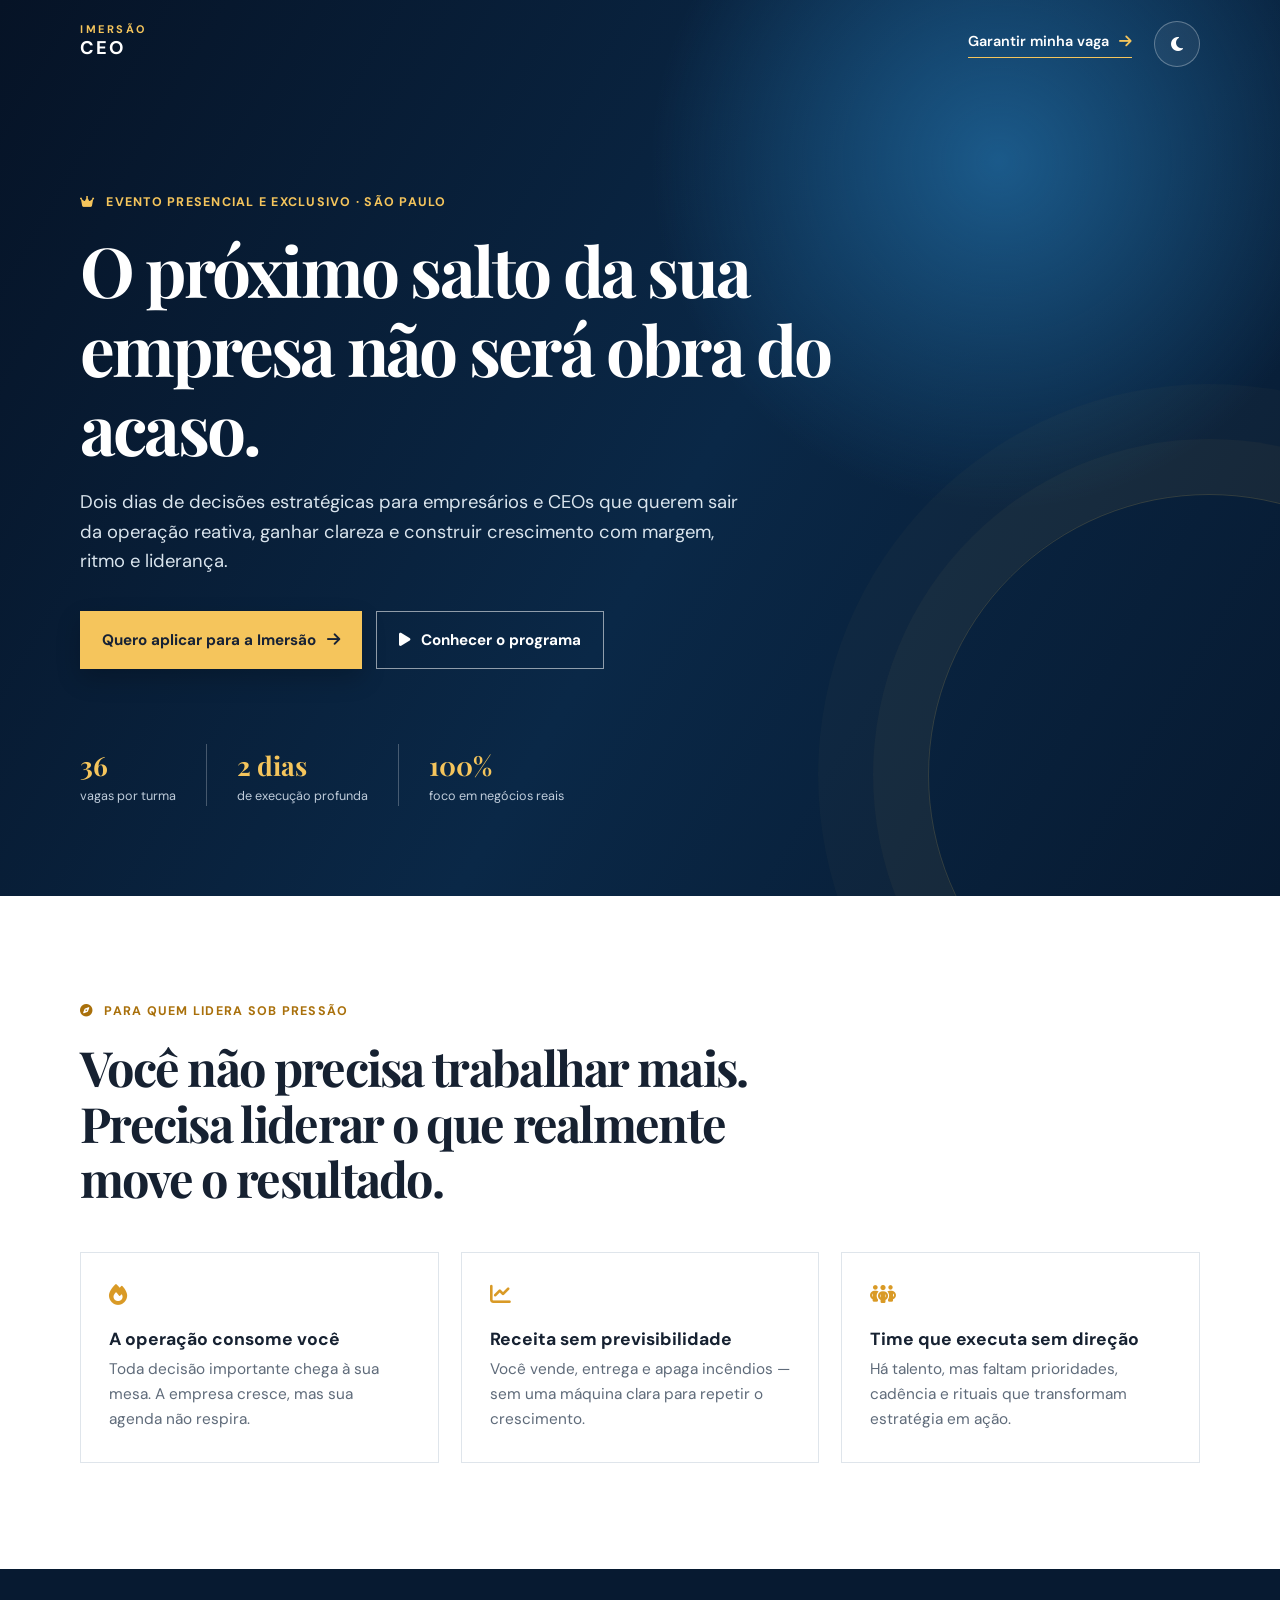
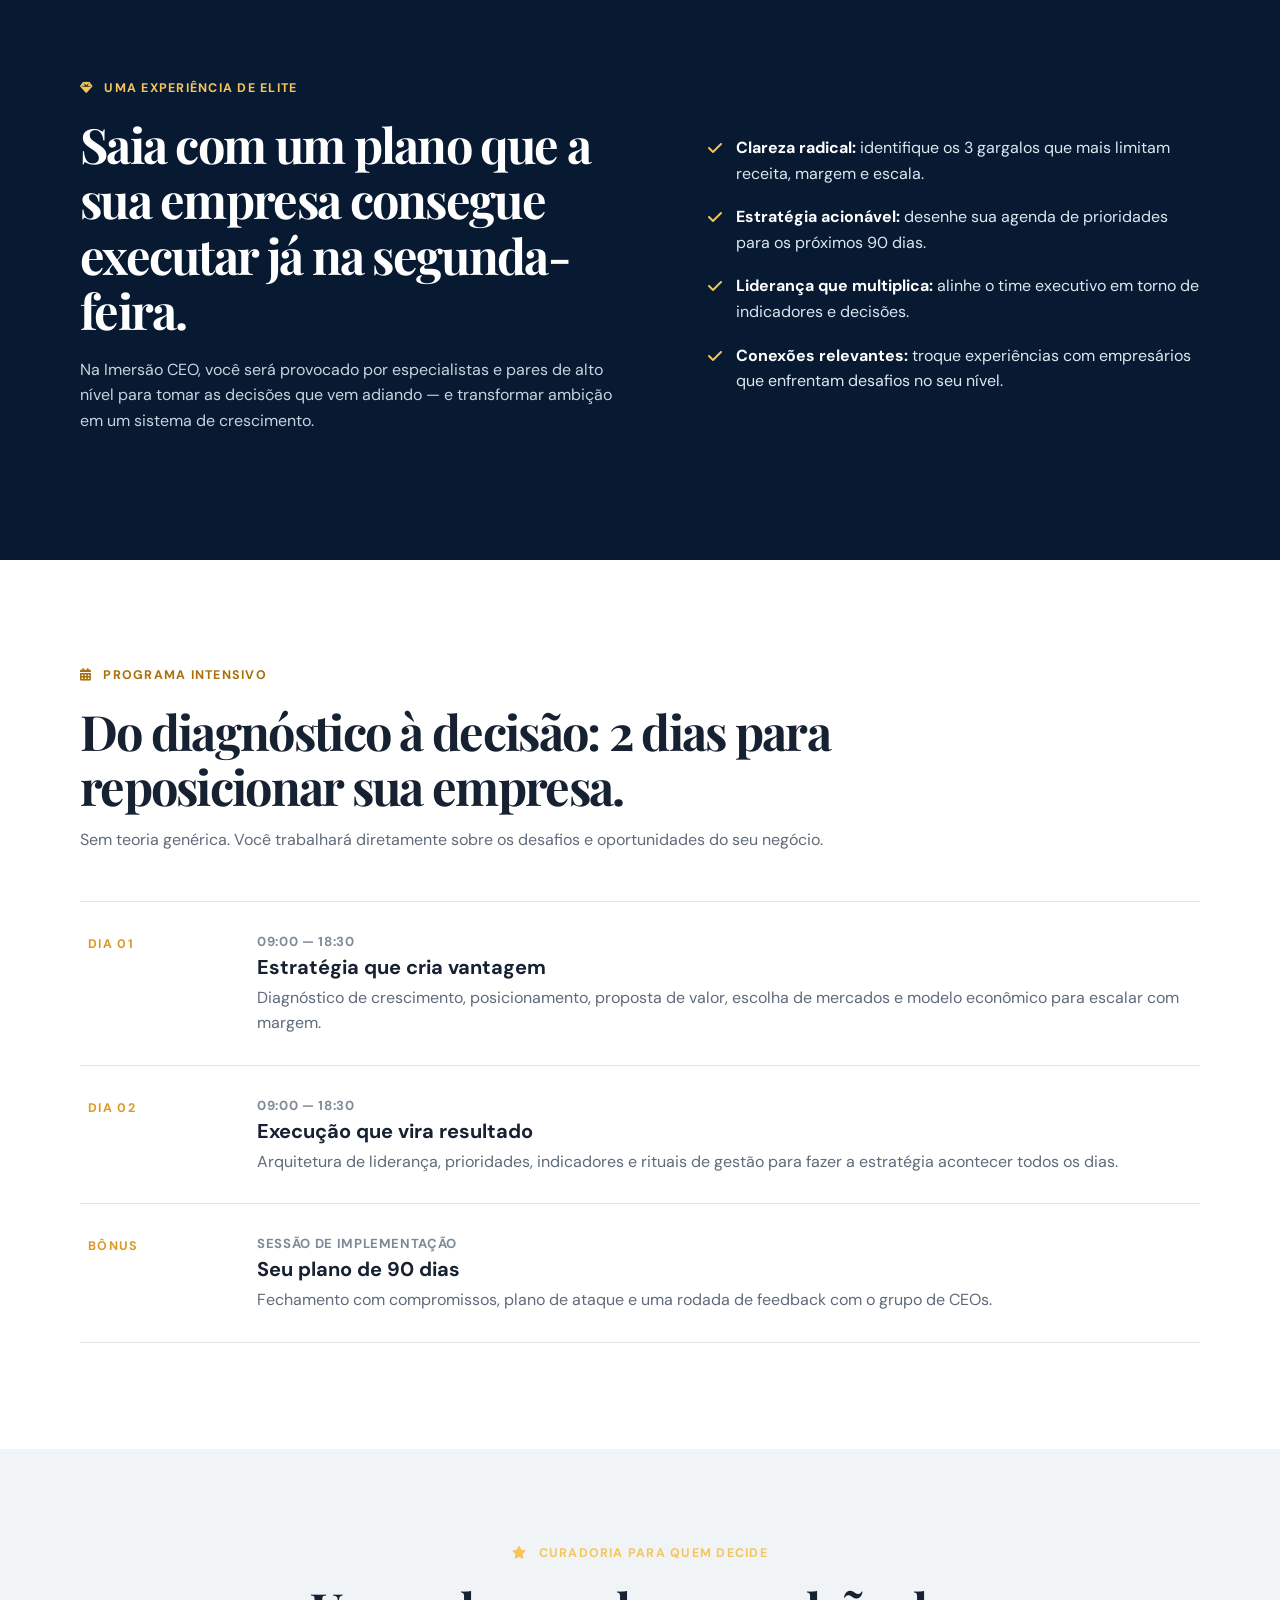
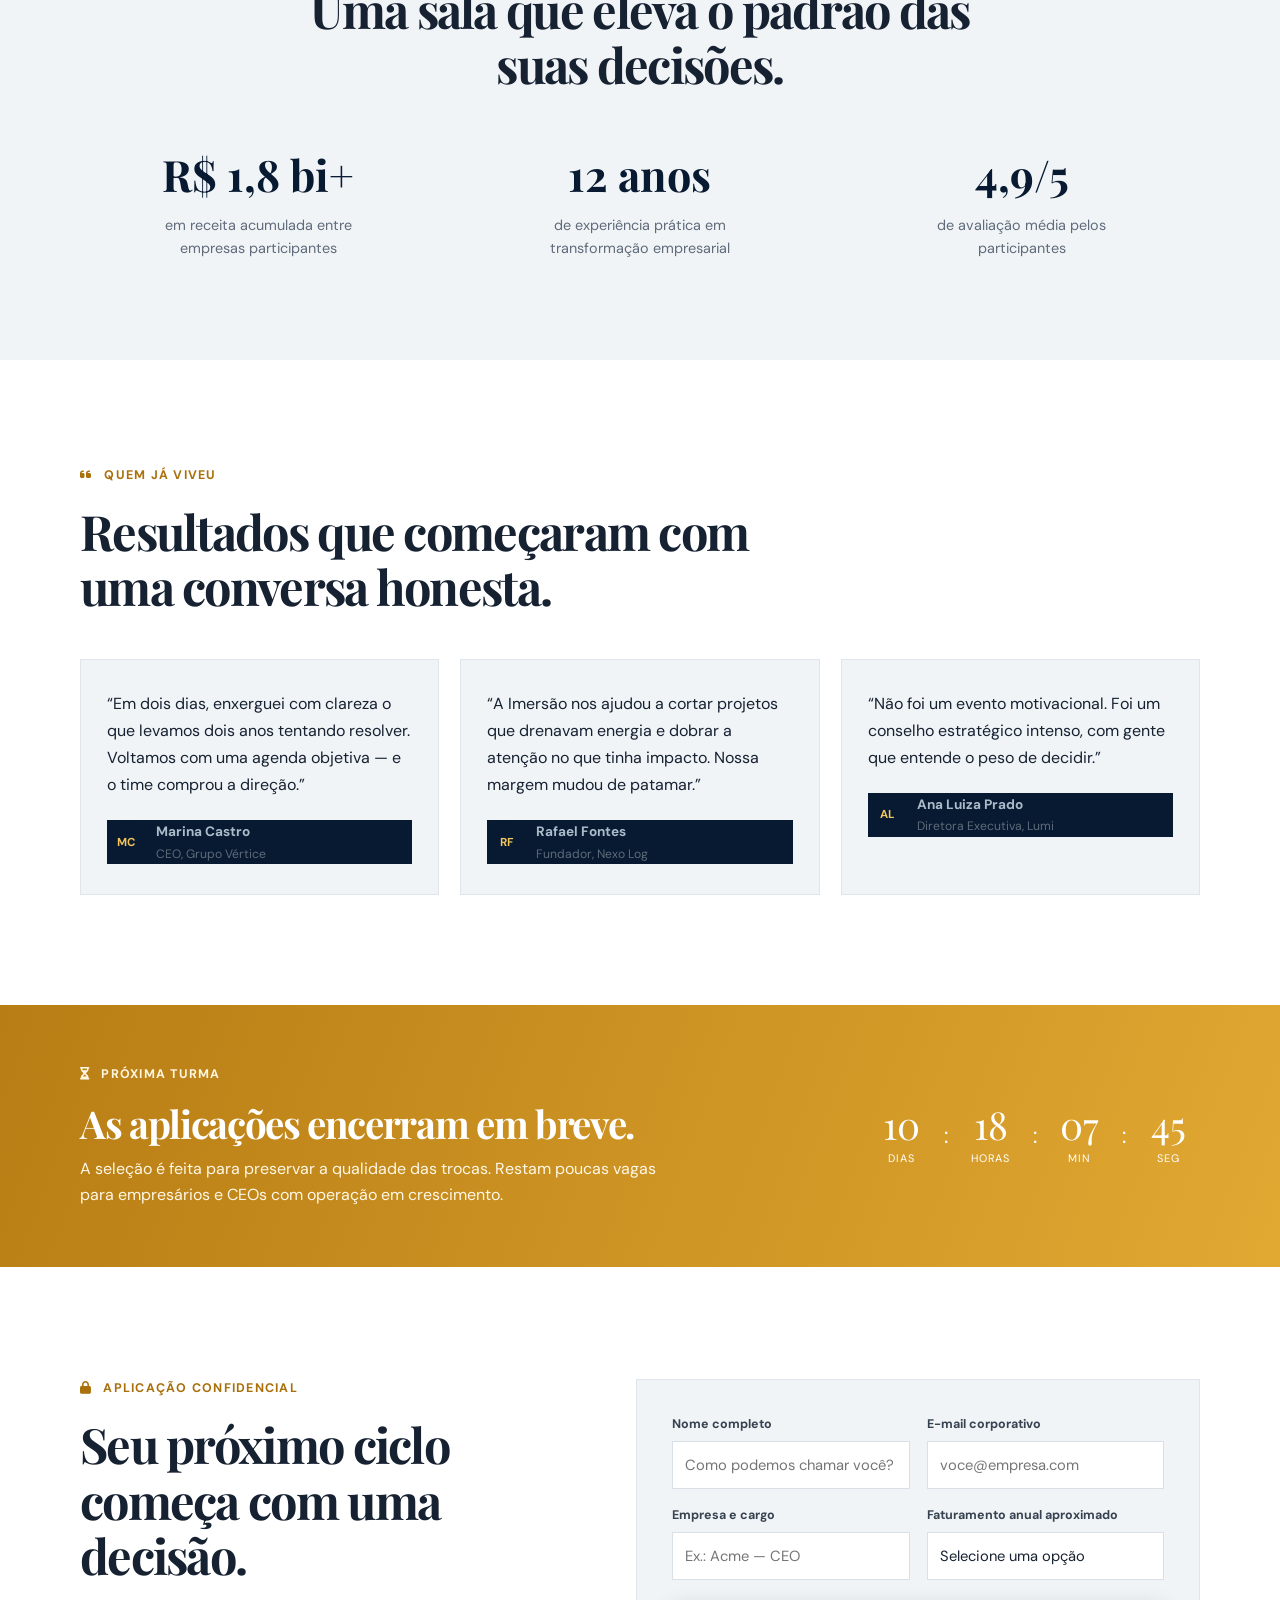
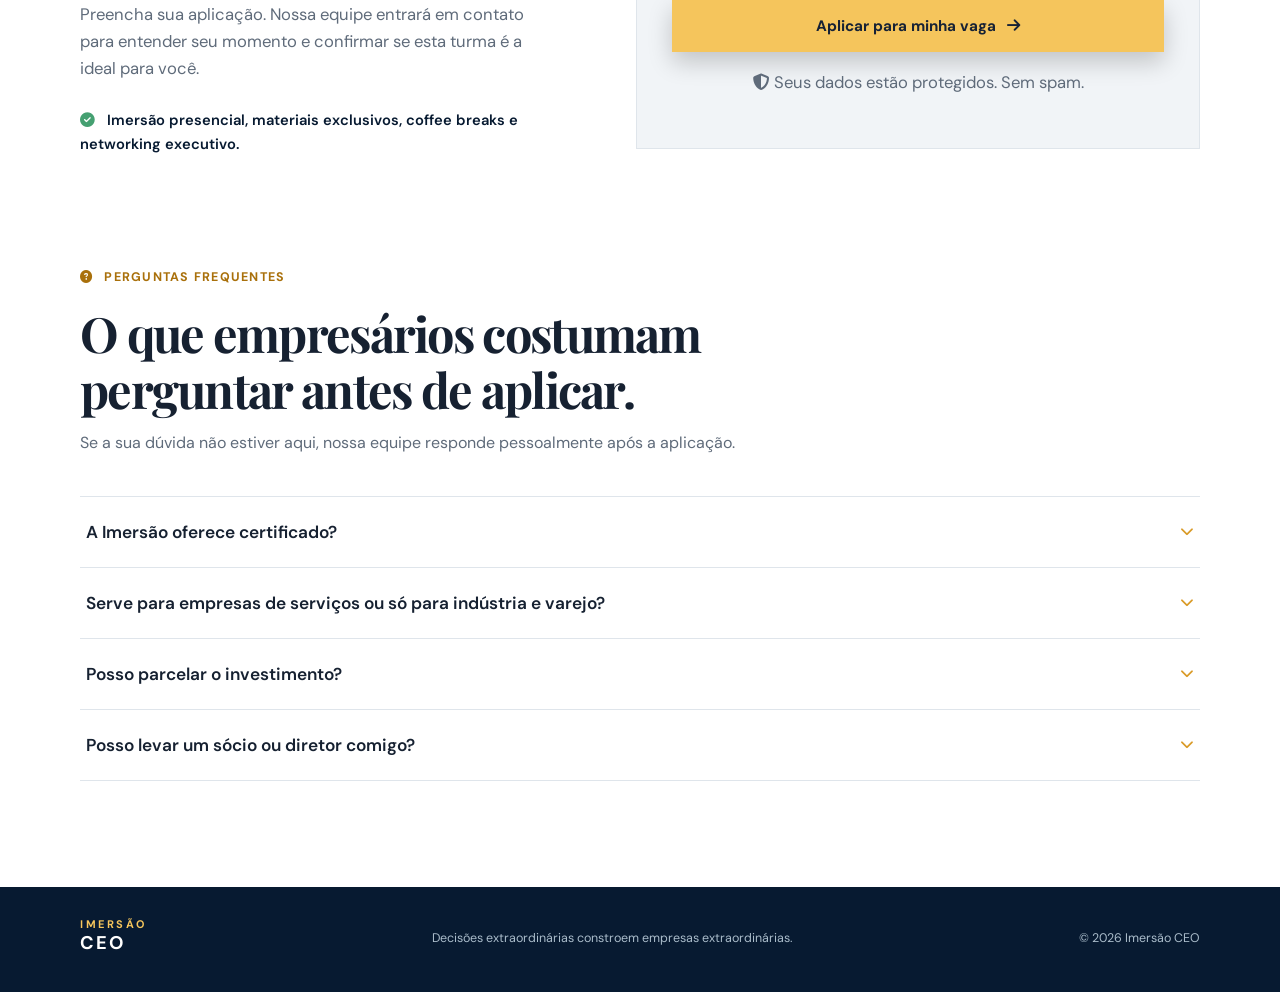
==== index.html @ b32c64b9 "Initial commit Co-Authored-By: G4 OS <g4os@g4business.com>" ====
<!DOCTYPE html>
<html lang="pt-BR">
<head>
  <meta charset="UTF-8">
  <meta name="viewport" content="width=device-width, initial-scale=1.0">
  <meta name="description" content="Imersão exclusiva para empresários e CEOs que querem destravar crescimento rentável e liderar com clareza.">
  <title>Imersão CEO | Estratégia, Crescimento e Execução</title>
  <link rel="preconnect" href="https://fonts.googleapis.com">
  <link rel="preconnect" href="https://fonts.gstatic.com" crossorigin>
  <link href="https://fonts.googleapis.com/css2?family=DM+Sans:wght@400;500;600;700&family=Playfair+Display:wght@600;700&display=swap" rel="stylesheet">
  <link rel="stylesheet" href="https://cdnjs.cloudflare.com/ajax/libs/font-awesome/6.5.2/css/all.min.css">
  <link rel="stylesheet" href="https://unpkg.com/aos@2.3.4/dist/aos.css">
  <link rel="stylesheet" href="css/style.css">
  <script>
    // Aplica o tema salvo antes da primeira pintura para evitar "flash" de tema.
    (function () {
      try {
        var saved = localStorage.getItem('imersao-theme');
        if (saved === 'dark' || saved === 'light') document.documentElement.setAttribute('data-theme', saved);
      } catch (e) {}
    })();
  </script>
</head>
<body>
  <header class="hero" id="inicio">
    <nav class="navbar container" aria-label="Navegação principal">
      <a class="brand" href="#inicio"><span>IMERSÃO</span> CEO</a>
      <div class="nav-right">
        <a class="nav-cta" href="#inscricao">Garantir minha vaga <i class="fa-solid fa-arrow-right"></i></a>
        <button class="theme-toggle" id="themeToggle" type="button" aria-label="Alternar tema claro e escuro" aria-pressed="false" title="Alternar tema">
          <i class="fa-solid fa-moon icon-moon"></i><i class="fa-solid fa-sun icon-sun"></i>
        </button>
      </div>
    </nav>

    <div class="hero-content container">
      <p class="eyebrow"><i class="fa-solid fa-crown"></i> Evento presencial e exclusivo · São Paulo</p>
      <h1>O próximo salto da sua empresa não será obra do acaso.</h1>
      <p class="hero-lead">Dois dias de decisões estratégicas para empresários e CEOs que querem sair da operação reativa, ganhar clareza e construir crescimento com margem, ritmo e liderança.</p>
      <div class="hero-actions">
        <a class="button button-primary" href="#inscricao">Quero aplicar para a Imersão <i class="fa-solid fa-arrow-right"></i></a>
        <a class="button button-ghost" href="#programa"><i class="fa-solid fa-play"></i> Conhecer o programa</a>
      </div>
      <div class="hero-proof" aria-label="Destaques do evento">
        <div><strong>36</strong><span>vagas por turma</span></div>
        <div><strong>2 dias</strong><span>de execução profunda</span></div>
        <div><strong>100%</strong><span>foco em negócios reais</span></div>
      </div>
    </div>
  </header>

  <main>
    <section class="tension section container">
      <div class="section-intro">
        <p class="eyebrow dark"><i class="fa-solid fa-compass"></i> Para quem lidera sob pressão</p>
        <h2>Você não precisa trabalhar mais. Precisa liderar o que realmente move o resultado.</h2>
      </div>
      <div class="pain-grid">
        <article class="pain-card" data-aos="fade-up"><i class="fa-solid fa-fire"></i><h3>A operação consome você</h3><p>Toda decisão importante chega à sua mesa. A empresa cresce, mas sua agenda não respira.</p></article>
        <article class="pain-card" data-aos="fade-up" data-aos-delay="120"><i class="fa-solid fa-chart-line"></i><h3>Receita sem previsibilidade</h3><p>Você vende, entrega e apaga incêndios — sem uma máquina clara para repetir o crescimento.</p></article>
        <article class="pain-card" data-aos="fade-up" data-aos-delay="240"><i class="fa-solid fa-people-group"></i><h3>Time que executa sem direção</h3><p>Há talento, mas faltam prioridades, cadência e rituais que transformam estratégia em ação.</p></article>
      </div>
    </section>

    <section class="outcome">
      <div class="container outcome-layout">
        <div data-aos="fade-right">
          <p class="eyebrow"><i class="fa-solid fa-gem"></i> Uma experiência de elite</p>
          <h2>Saia com um plano que a sua empresa consegue executar já na segunda-feira.</h2>
          <p>Na Imersão CEO, você será provocado por especialistas e pares de alto nível para tomar as decisões que vem adiando — e transformar ambição em um sistema de crescimento.</p>
        </div>
        <ul class="benefit-list" data-aos="fade-left" data-aos-delay="150">
          <li><i class="fa-solid fa-check"></i><span><strong>Clareza radical:</strong> identifique os 3 gargalos que mais limitam receita, margem e escala.</span></li>
          <li><i class="fa-solid fa-check"></i><span><strong>Estratégia acionável:</strong> desenhe sua agenda de prioridades para os próximos 90 dias.</span></li>
          <li><i class="fa-solid fa-check"></i><span><strong>Liderança que multiplica:</strong> alinhe o time executivo em torno de indicadores e decisões.</span></li>
          <li><i class="fa-solid fa-check"></i><span><strong>Conexões relevantes:</strong> troque experiências com empresários que enfrentam desafios no seu nível.</span></li>
        </ul>
      </div>
    </section>

    <section class="section container" id="programa">
      <div class="section-heading">
        <p class="eyebrow dark"><i class="fa-solid fa-calendar-days"></i> Programa intensivo</p>
        <h2>Do diagnóstico à decisão: 2 dias para reposicionar sua empresa.</h2>
        <p>Sem teoria genérica. Você trabalhará diretamente sobre os desafios e oportunidades do seu negócio.</p>
      </div>
      <div class="timeline">
        <article class="timeline-item" data-aos="fade-up"><div class="day">Dia 01</div><div><p class="time">09:00 — 18:30</p><h3>Estratégia que cria vantagem</h3><p>Diagnóstico de crescimento, posicionamento, proposta de valor, escolha de mercados e modelo econômico para escalar com margem.</p></div></article>
        <article class="timeline-item" data-aos="fade-up" data-aos-delay="100"><div class="day">Dia 02</div><div><p class="time">09:00 — 18:30</p><h3>Execução que vira resultado</h3><p>Arquitetura de liderança, prioridades, indicadores e rituais de gestão para fazer a estratégia acontecer todos os dias.</p></div></article>
        <article class="timeline-item" data-aos="fade-up" data-aos-delay="200"><div class="day">Bônus</div><div><p class="time">Sessão de implementação</p><h3>Seu plano de 90 dias</h3><p>Fechamento com compromissos, plano de ataque e uma rodada de feedback com o grupo de CEOs.</p></div></article>
      </div>
    </section>

    <section class="authority">
      <div class="container">
        <p class="eyebrow"><i class="fa-solid fa-star"></i> Curadoria para quem decide</p>
        <h2>Uma sala que eleva o padrão das suas decisões.</h2>
        <div class="authority-grid">
          <div data-aos="zoom-in"><strong>R$ 1,8 bi+</strong><span>em receita acumulada entre empresas participantes</span></div>
          <div data-aos="zoom-in" data-aos-delay="120"><strong>12 anos</strong><span>de experiência prática em transformação empresarial</span></div>
          <div data-aos="zoom-in" data-aos-delay="240"><strong>4,9/5</strong><span>de avaliação média pelos participantes</span></div>
        </div>
      </div>
    </section>

    <section class="section container testimonials">
      <div class="section-heading"><p class="eyebrow dark"><i class="fa-solid fa-quote-left"></i> Quem já viveu</p><h2>Resultados que começaram com uma conversa honesta.</h2></div>
      <div class="testimonial-grid">
        <blockquote data-aos="fade-up">“Em dois dias, enxerguei com clareza o que levamos dois anos tentando resolver. Voltamos com uma agenda objetiva — e o time comprou a direção.”<footer><span class="avatar">MC</span><div><strong>Marina Castro</strong><small>CEO, Grupo Vértice</small></div></footer></blockquote>
        <blockquote data-aos="fade-up" data-aos-delay="120">“A Imersão nos ajudou a cortar projetos que drenavam energia e dobrar a atenção no que tinha impacto. Nossa margem mudou de patamar.”<footer><span class="avatar">RF</span><div><strong>Rafael Fontes</strong><small>Fundador, Nexo Log</small></div></footer></blockquote>
        <blockquote data-aos="fade-up" data-aos-delay="240">“Não foi um evento motivacional. Foi um conselho estratégico intenso, com gente que entende o peso de decidir.”<footer><span class="avatar">AL</span><div><strong>Ana Luiza Prado</strong><small>Diretora Executiva, Lumi</small></div></footer></blockquote>
      </div>
    </section>

    <section class="urgency">
      <div class="container urgency-layout">
        <div><p class="eyebrow"><i class="fa-solid fa-hourglass-half"></i> Próxima turma</p><h2>As aplicações encerram em breve.</h2><p>A seleção é feita para preservar a qualidade das trocas. Restam poucas vagas para empresários e CEOs com operação em crescimento.</p></div>
        <div class="countdown" aria-label="Contador regressivo"><div><span id="days">00</span><small>dias</small></div><b>:</b><div><span id="hours">00</span><small>horas</small></div><b>:</b><div><span id="minutes">00</span><small>min</small></div><b>:</b><div><span id="seconds">00</span><small>seg</small></div></div>
      </div>
    </section>

    <section class="application" id="inscricao">
      <div class="container application-grid">
        <div data-aos="fade-right">
          <p class="eyebrow dark"><i class="fa-solid fa-lock"></i> Aplicação confidencial</p>
          <h2>Seu próximo ciclo começa com uma decisão.</h2>
          <p>Preencha sua aplicação. Nossa equipe entrará em contato para entender seu momento e confirmar se esta turma é a ideal para você.</p>
          <div class="included"><i class="fa-solid fa-circle-check"></i> Imersão presencial, materiais exclusivos, coffee breaks e networking executivo.</div>
        </div>
        <form id="applicationForm" novalidate data-aos="fade-left" data-aos-delay="120">
          <label for="name">Nome completo<input id="name" name="name" type="text" placeholder="Como podemos chamar você?" required></label>
          <label for="email">E-mail corporativo<input id="email" name="email" type="email" placeholder="voce@empresa.com" required></label>
          <label for="company">Empresa e cargo<input id="company" name="company" type="text" placeholder="Ex.: Acme — CEO" required></label>
          <label for="revenue">Faturamento anual aproximado<select id="revenue" name="revenue" required><option value="">Selecione uma opção</option><option>Até R$ 5 milhões</option><option>De R$ 5 a R$ 20 milhões</option><option>De R$ 20 a R$ 100 milhões</option><option>Acima de R$ 100 milhões</option></select></label>
          <button class="button button-primary form-button" type="submit">Aplicar para minha vaga <i class="fa-solid fa-arrow-right"></i></button>
          <p class="form-note"><i class="fa-solid fa-shield-halved"></i> Seus dados estão protegidos. Sem spam.</p>
          <p class="form-message" id="formMessage" role="status" aria-live="polite"></p>
        </form>
      </div>
    </section>

    <section class="section container faq" id="faq">
      <div class="section-heading" data-aos="fade-up">
        <p class="eyebrow dark"><i class="fa-solid fa-circle-question"></i> Perguntas frequentes</p>
        <h2>O que empresários costumam perguntar antes de aplicar.</h2>
        <p>Se a sua dúvida não estiver aqui, nossa equipe responde pessoalmente após a aplicação.</p>
      </div>
      <div class="accordion" data-aos="fade-up" data-aos-delay="100">
        <article class="accordion-item">
          <h3><button class="accordion-trigger" type="button" aria-expanded="false" aria-controls="faq-1" id="faq-1-trigger">A Imersão oferece certificado?<i class="fa-solid fa-chevron-down"></i></button></h3>
          <div class="accordion-panel" id="faq-1" role="region" aria-labelledby="faq-1-trigger"><div class="accordion-content"><p>Sim. Ao concluir os dois dias, você recebe um certificado digital de participação. Mais importante do que o documento, porém, é o plano de 90 dias que você leva pronto para executar com o seu time.</p></div></div>
        </article>
        <article class="accordion-item">
          <h3><button class="accordion-trigger" type="button" aria-expanded="false" aria-controls="faq-2" id="faq-2-trigger">Serve para empresas de serviços ou só para indústria e varejo?<i class="fa-solid fa-chevron-down"></i></button></h3>
          <div class="accordion-panel" id="faq-2" role="region" aria-labelledby="faq-2-trigger"><div class="accordion-content"><p>Serve para qualquer modelo de negócio. A metodologia trabalha estratégia, liderança e execução, não um setor específico. Turmas anteriores reuniram empresas de serviços, tecnologia, saúde, logística, indústria e varejo, e a diversidade enriquece as trocas.</p></div></div>
        </article>
        <article class="accordion-item">
          <h3><button class="accordion-trigger" type="button" aria-expanded="false" aria-controls="faq-3" id="faq-3-trigger">Posso parcelar o investimento?<i class="fa-solid fa-chevron-down"></i></button></h3>
          <div class="accordion-panel" id="faq-3" role="region" aria-labelledby="faq-3-trigger"><div class="accordion-content"><p>Sim. Aceitamos parcelamento em até 12 vezes no cartão de crédito, além de boleto e PIX para pagamento à vista com condição especial. Emitimos nota fiscal para a sua empresa, o que permite lançar o investimento como despesa de desenvolvimento.</p></div></div>
        </article>
        <article class="accordion-item">
          <h3><button class="accordion-trigger" type="button" aria-expanded="false" aria-controls="faq-4" id="faq-4-trigger">Posso levar um sócio ou diretor comigo?<i class="fa-solid fa-chevron-down"></i></button></h3>
          <div class="accordion-panel" id="faq-4" role="region" aria-labelledby="faq-4-trigger"><div class="accordion-content"><p>Pode, e recomendamos. Quando o sócio ou o principal executivo participa junto, as decisões tomadas na Imersão ganham velocidade de implementação. Há condição diferenciada para a segunda inscrição da mesma empresa; informe isso na sua aplicação.</p></div></div>
        </article>
      </div>
    </section>
  </main>

  <div class="modal" id="successModal" role="dialog" aria-modal="true" aria-labelledby="modalTitle" aria-hidden="true">
    <div class="modal-backdrop" data-close-modal></div>
    <div class="modal-card">
      <button class="modal-close" type="button" aria-label="Fechar" data-close-modal><i class="fa-solid fa-xmark"></i></button>
      <div class="modal-icon"><i class="fa-solid fa-check"></i></div>
      <h3 id="modalTitle">Inscrição realizada com sucesso!</h3>
      <p id="modalText">Nossa equipe entrará em contato em breve.</p>
      <p class="modal-meta" id="modalMeta"></p>
      <button class="button button-primary" type="button" data-close-modal>Entendido</button>
    </div>
  </div>

  <footer><div class="container footer-content"><a class="brand" href="#inicio"><span>IMERSÃO</span> CEO</a><p>Decisões extraordinárias constroem empresas extraordinárias.</p><span>© 2026 Imersão CEO</span></div></footer>
  <script src="https://unpkg.com/aos@2.3.4/dist/aos.js"></script>
  <script src="js/script.js"></script>
</body>
</html>
---- css/style.css ----
:root{--navy:#071a31;--navy-2:#0d2d50;--ink:#162131;--slate:#5f6b7a;--amber:#d99a26;--gold:#f5c55c;--paper:#f7f8fa;--white:#fff;--line:#dfe5eb;--bg:#fff;--surface:#fff;--surface-alt:#f1f4f7;--text:#162131;--muted:#5f6b7a;--label:#374250;--border:#dfe5eb;--input-bg:#fff;--input-border:#d9e0e7;--eyebrow-dark:#a9700b;--stat:#071a31;--note:#7a8794;--dark-section:#071a31;--shadow:0 20px 50px rgba(7,26,49,.08);--serif:'Playfair Display',Georgia,serif;--sans:'DM Sans',Arial,sans-serif}*{box-sizing:border-box}html{scroll-behavior:smooth}body{margin:0;color:var(--text);font-family:var(--sans);line-height:1.6;background:var(--bg);transition:background-color .35s ease,color .35s ease}.container{width:min(1120px,calc(100% - 40px));margin:auto}.hero{position:relative;overflow:hidden;min-height:750px;color:#fff;background:radial-gradient(circle at 78% 18%,#1b5a8a 0,transparent 28%),linear-gradient(120deg,#061326 0%,#0a2847 54%,#071a31 100%)}.hero:after{content:'';position:absolute;width:560px;height:560px;border:1px solid rgba(245,197,92,.18);border-radius:50%;right:-210px;bottom:-160px;box-shadow:0 0 0 55px rgba(245,197,92,.035),0 0 0 110px rgba(245,197,92,.025)}.navbar{height:88px;display:flex;align-items:center;justify-content:space-between;position:relative;z-index:1}.brand{color:#fff;text-decoration:none;font-size:1.15rem;font-weight:700;letter-spacing:.12em}.brand span{color:var(--gold);font-size:.69rem;display:block;letter-spacing:.23em;line-height:.8}.nav-cta{color:#fff;text-decoration:none;font-size:.9rem;font-weight:600;border-bottom:1px solid var(--gold);padding-bottom:4px}.nav-cta i{color:var(--gold);margin-left:6px}.hero-content{position:relative;z-index:1;padding:105px 0 90px}.eyebrow{margin:0 0 17px;color:var(--gold);font-size:.78rem;letter-spacing:.1em;text-transform:uppercase;font-weight:700}.eyebrow i{margin-right:7px}.eyebrow.dark{color:var(--eyebrow-dark)}.hero h1,h2,h3{line-height:1.14;margin-top:0}.hero h1{font-family:var(--serif);font-size:clamp(2.7rem,5.4vw,5rem);letter-spacing:-.04em;max-width:880px;margin-bottom:22px}.hero-lead{font-size:1.15rem;max-width:660px;color:#d9e4ed;margin-bottom:34px}.hero-actions{display:flex;gap:14px;flex-wrap:wrap}.button{display:inline-flex;align-items:center;justify-content:center;gap:11px;text-decoration:none;font-family:var(--sans);font-size:.95rem;font-weight:700;border:none;cursor:pointer;padding:16px 22px;transition:.25s ease}.button-primary{background:var(--gold);color:#172235;box-shadow:0 10px 25px rgba(0,0,0,.2)}.button-primary:hover{background:#ffe094;transform:translateY(-2px)}.button-ghost{color:#fff;border:1px solid rgba(255,255,255,.55)}.button-ghost:hover{border-color:var(--gold);color:var(--gold)}.hero-proof{display:flex;gap:0;margin-top:75px}.hero-proof div{padding:0 30px;border-left:1px solid rgba(255,255,255,.25);display:flex;flex-direction:column}.hero-proof div:first-child{border:0;padding-left:0}.hero-proof strong{font-family:var(--serif);font-size:1.65rem;color:var(--gold)}.hero-proof span{font-size:.79rem;color:#bfccda}.section{padding:106px 0}.section-intro{max-width:760px}.section h2,.outcome h2,.authority h2,.urgency h2,.application h2{font-family:var(--serif);font-size:clamp(2.1rem,3.8vw,3.35rem);letter-spacing:-.035em;margin-bottom:19px}.pain-grid{display:grid;grid-template-columns:repeat(3,1fr);gap:22px;margin-top:46px}.pain-card{padding:31px 28px;border:1px solid var(--border);background:var(--surface);transition:background-color .35s,border-color .35s,transform .3s,box-shadow .3s}.pain-card:hover{transform:translateY(-4px);box-shadow:var(--shadow)}.pain-card>i{font-size:1.3rem;color:var(--amber)}.pain-card h3{font-size:1.1rem;margin:20px 0 8px}.pain-card p{color:var(--muted);font-size:.96rem;margin:0}.outcome{background:var(--dark-section);padding:110px 0;color:#fff}.outcome-layout{display:grid;grid-template-columns:1.05fr .95fr;gap:85px;align-items:center}.outcome p:not(.eyebrow){color:#c6d4e1}.benefit-list{list-style:none;padding:0;margin:0;display:grid;gap:18px}.benefit-list li{display:flex;gap:14px;color:#dce7f0}.benefit-list i{color:var(--gold);margin-top:5px}.benefit-list strong{color:#fff}.section-heading{max-width:750px}.section-heading>p:last-child{color:var(--muted);margin-top:-5px}.timeline{margin-top:48px;border-top:1px solid var(--border)}.timeline-item{display:grid;grid-template-columns:145px 1fr;gap:24px;padding:29px 8px;border-bottom:1px solid var(--border)}.day{font-weight:700;color:var(--amber);text-transform:uppercase;font-size:.78rem;letter-spacing:.11em;padding-top:4px}.time{font-size:.82rem;font-weight:700;color:#7e8a97;letter-spacing:.05em;text-transform:uppercase;margin:0 0 4px}.timeline h3{font-size:1.25rem;margin:0 0 6px}.timeline p:last-child{color:var(--muted);margin:0}.authority{background:var(--surface-alt);padding:95px 0;text-align:center;transition:background-color .35s}.authority h2{max-width:700px;margin:0 auto 48px}.authority-grid{display:grid;grid-template-columns:repeat(3,1fr);gap:25px}.authority-grid div{display:flex;flex-direction:column}.authority-grid strong{font-family:var(--serif);font-size:2.7rem;color:var(--stat)}.authority-grid span{color:var(--muted);font-size:.9rem;max-width:225px;margin:5px auto}.testimonials{padding-bottom:110px}.testimonial-grid{display:grid;grid-template-columns:repeat(3,1fr);gap:21px;margin-top:45px}.testimonial-grid blockquote{margin:0;padding:30px 26px;background:var(--surface-alt);border:1px solid var(--border);transition:background-color .35s,border-color .35s;font-size:1rem;line-height:1.7}.testimonial-grid footer{margin-top:22px;display:flex;align-items:center;gap:11px;font-size:.85rem}.testimonial-grid footer div{display:flex;flex-direction:column}.testimonial-grid small{color:var(--muted);font-size:.76rem}.avatar{width:38px;height:38px;display:grid;place-items:center;background:var(--navy);color:var(--gold);font-size:.72rem;font-weight:700;border-radius:50%}.urgency{background:linear-gradient(110deg,#b87d14,#e1a832);color:#fff;padding:60px 0}.urgency-layout{display:grid;grid-template-columns:1fr auto;align-items:center;gap:50px}.urgency h2{font-size:2.4rem;margin-bottom:10px}.urgency p:not(.eyebrow){max-width:610px;margin:0;color:#fff8e6}.urgency .eyebrow{color:#fff7e2}.countdown{display:flex;align-items:center;gap:11px}.countdown>div{display:flex;flex-direction:column;text-align:center;min-width:63px}.countdown span{font-family:var(--serif);font-size:2.4rem;line-height:1}.countdown small{font-size:.68rem;text-transform:uppercase;letter-spacing:.07em;margin-top:6px}.countdown b{font-size:1.4rem;font-weight:400}.application{padding:112px 0;background:var(--bg)}.application-grid{display:grid;grid-template-columns:.9fr 1.1fr;gap:95px;align-items:start}.application p:not(.eyebrow){color:var(--muted);font-size:1.04rem}.included{margin-top:28px;color:var(--stat);font-weight:600;font-size:.92rem}.included i{color:#45a071;margin-right:8px}form{padding:35px;background:var(--surface-alt);border:1px solid var(--border);transition:background-color .35s,border-color .35s;display:grid;grid-template-columns:1fr 1fr;gap:17px}label{font-size:.78rem;font-weight:700;color:var(--label);display:flex;flex-direction:column;gap:6px}input,select{appearance:none;width:100%;font-family:var(--sans);font-size:.92rem;border:1px solid var(--input-border);background:var(--input-bg);padding:13px 12px;color:var(--text);outline:none;transition:background-color .35s,border-color .25s}input:focus,select:focus{border-color:var(--amber);box-shadow:0 0 0 3px rgba(217,154,38,.16)}.form-button,.form-note,.form-message{grid-column:1/-1}.form-button{margin-top:3px}.form-note{margin:0;text-align:center;color:var(--note);font-size:.76rem}.form-message{margin:0;text-align:center;font-size:.86rem;font-weight:600}.form-message.success{color:#237a51}.form-message.error{color:#a12b2b}footer{background:var(--dark-section);color:#aabcca}.footer-content{height:105px;display:flex;align-items:center;justify-content:space-between;gap:20px;font-size:.78rem}.footer-content p{margin:0}@media(max-width:800px){.hero{min-height:auto}.hero-content{padding:75px 0 70px}.hero-proof{margin-top:50px}.pain-grid,.testimonial-grid{grid-template-columns:1fr}.outcome-layout,.application-grid{grid-template-columns:1fr;gap:45px}.urgency-layout{grid-template-columns:1fr;gap:27px}.authority-grid{grid-template-columns:1fr;gap:28px}.authority-grid strong{font-size:2.35rem}.section,.application{padding:75px 0}.outcome{padding:80px 0}.timeline-item{grid-template-columns:1fr;gap:5px}.footer-content{height:auto;padding:28px 0;flex-wrap:wrap}.countdown{gap:6px}.countdown>div{min-width:52px}.countdown span{font-size:2rem}}@media(max-width:520px){.container{width:min(100% - 30px,1120px)}.navbar{height:70px}.nav-cta{font-size:.75rem}.hero h1{font-size:2.65rem}.hero-lead{font-size:1rem}.hero-proof{justify-content:space-between}.hero-proof div{padding:0 10px}.hero-proof span{font-size:.66rem}.hero-proof strong{font-size:1.3rem}.button{width:100%}.hero-actions{display:grid}.urgency{padding:52px 0}.countdown>div{min-width:44px}.countdown span{font-size:1.65rem}.countdown b{font-size:1rem}form{grid-template-columns:1fr;padding:24px 18px}.footer-content{justify-content:center;text-align:center}.footer-content .brand{width:100%}}

/* ===== Tema escuro premium ===== */
[data-theme="dark"]{--bg:#060f1d;--surface:#0b182b;--surface-alt:#0e1d33;--text:#e8eef5;--muted:#9fb0c3;--label:#c3d0de;--border:rgba(255,255,255,.09);--input-bg:#081426;--input-border:rgba(255,255,255,.14);--eyebrow-dark:#f5c55c;--stat:#f5c55c;--note:#8395a8;--dark-section:#03091a;--shadow:0 20px 50px rgba(0,0,0,.45)}
[data-theme="dark"] .hero{background:radial-gradient(circle at 78% 18%,#163f66 0,transparent 30%),linear-gradient(120deg,#02060f 0%,#061a33 54%,#040d1c 100%)}
[data-theme="dark"] .urgency{background:linear-gradient(110deg,#8f5f0c,#c58f1f)}
[data-theme="dark"] .avatar{background:var(--gold);color:#071a31}
[data-theme="dark"] .form-message.success{color:#5fd39a}
[data-theme="dark"] .form-message.error{color:#ff8a8a}
[data-theme="dark"] .included i{color:#5fd39a}
[data-theme="dark"] select option{background:#081426;color:#e8eef5}

/* ===== Navbar + toggle de tema ===== */
.nav-right{display:flex;align-items:center;gap:22px}
.theme-toggle{position:relative;width:46px;height:46px;border-radius:50%;border:1px solid rgba(255,255,255,.3);background:rgba(255,255,255,.06);color:#fff;cursor:pointer;display:grid;place-items:center;font-size:1rem;transition:border-color .25s,background .25s,transform .25s}
.theme-toggle:hover{border-color:var(--gold);color:var(--gold);transform:rotate(15deg)}
.theme-toggle i{grid-area:1/1;transition:opacity .3s,transform .4s}
.theme-toggle .icon-sun{opacity:0;transform:rotate(-90deg) scale(.6)}
[data-theme="dark"] .theme-toggle .icon-moon{opacity:0;transform:rotate(90deg) scale(.6)}
[data-theme="dark"] .theme-toggle .icon-sun{opacity:1;transform:none}

/* ===== FAQ accordion ===== */
.faq{padding-top:0}
.accordion{margin-top:40px;border-top:1px solid var(--border)}
.accordion-item{border-bottom:1px solid var(--border)}
.accordion-item h3{margin:0}
.accordion-trigger{width:100%;display:flex;align-items:center;justify-content:space-between;gap:20px;padding:24px 6px;background:none;border:0;cursor:pointer;text-align:left;font-family:var(--sans);font-size:1.08rem;font-weight:600;color:var(--text);transition:color .25s}
.accordion-trigger:hover,.accordion-trigger[aria-expanded="true"]{color:var(--amber)}
.accordion-trigger i{flex:none;font-size:.85rem;color:var(--amber);transition:transform .35s cubic-bezier(.4,0,.2,1)}
.accordion-trigger[aria-expanded="true"] i{transform:rotate(180deg)}
.accordion-panel{height:0;overflow:hidden;transition:height .4s cubic-bezier(.4,0,.2,1)}
.accordion-content{padding:0 6px 26px}
.accordion-content p{margin:0;color:var(--muted);line-height:1.75;max-width:820px}

/* ===== Modal de sucesso ===== */
.modal{position:fixed;inset:0;z-index:100;display:grid;place-items:center;padding:20px;visibility:hidden;opacity:0;transition:opacity .3s ease,visibility .3s}
.modal.is-open{visibility:visible;opacity:1}
.modal-backdrop{position:absolute;inset:0;background:rgba(3,9,26,.72);backdrop-filter:blur(6px)}
.modal-card{position:relative;width:min(480px,100%);background:var(--surface);color:var(--text);padding:46px 38px 38px;text-align:center;border:1px solid var(--border);box-shadow:0 40px 90px rgba(0,0,0,.4);transform:translateY(24px) scale(.96);transition:transform .4s cubic-bezier(.2,.8,.2,1)}
.modal.is-open .modal-card{transform:none}
.modal-close{position:absolute;top:14px;right:14px;width:36px;height:36px;border:0;background:transparent;color:var(--muted);cursor:pointer;font-size:1.1rem}
.modal-close:hover{color:var(--amber)}
.modal-icon{width:72px;height:72px;margin:0 auto 22px;border-radius:50%;display:grid;place-items:center;font-size:1.7rem;color:#071a31;background:var(--gold);box-shadow:0 0 0 12px rgba(245,197,92,.15);animation:pop .5s cubic-bezier(.2,.8,.2,1)}
@keyframes pop{from{transform:scale(.4);opacity:0}to{transform:scale(1);opacity:1}}
.modal-card h3{font-family:var(--serif);font-size:1.7rem;margin:0 0 12px;letter-spacing:-.02em}
.modal-card p{color:var(--muted);margin:0 0 8px}
.modal-meta{font-size:.78rem;color:var(--note)}
.modal-card .button{margin-top:22px;width:100%}
body.modal-open{overflow:hidden}

/* Fallback caso a biblioteca AOS nao carregue */
html.no-aos [data-aos]{opacity:1!important;transform:none!important}
@media(prefers-reduced-motion:reduce){[data-aos]{transition:none!important;opacity:1!important;transform:none!important}}
@media(max-width:520px){.nav-right{gap:12px}.theme-toggle{width:40px;height:40px;font-size:.9rem}.modal-card{padding:38px 22px 28px}.accordion-trigger{font-size:.98rem;padding:20px 2px}}
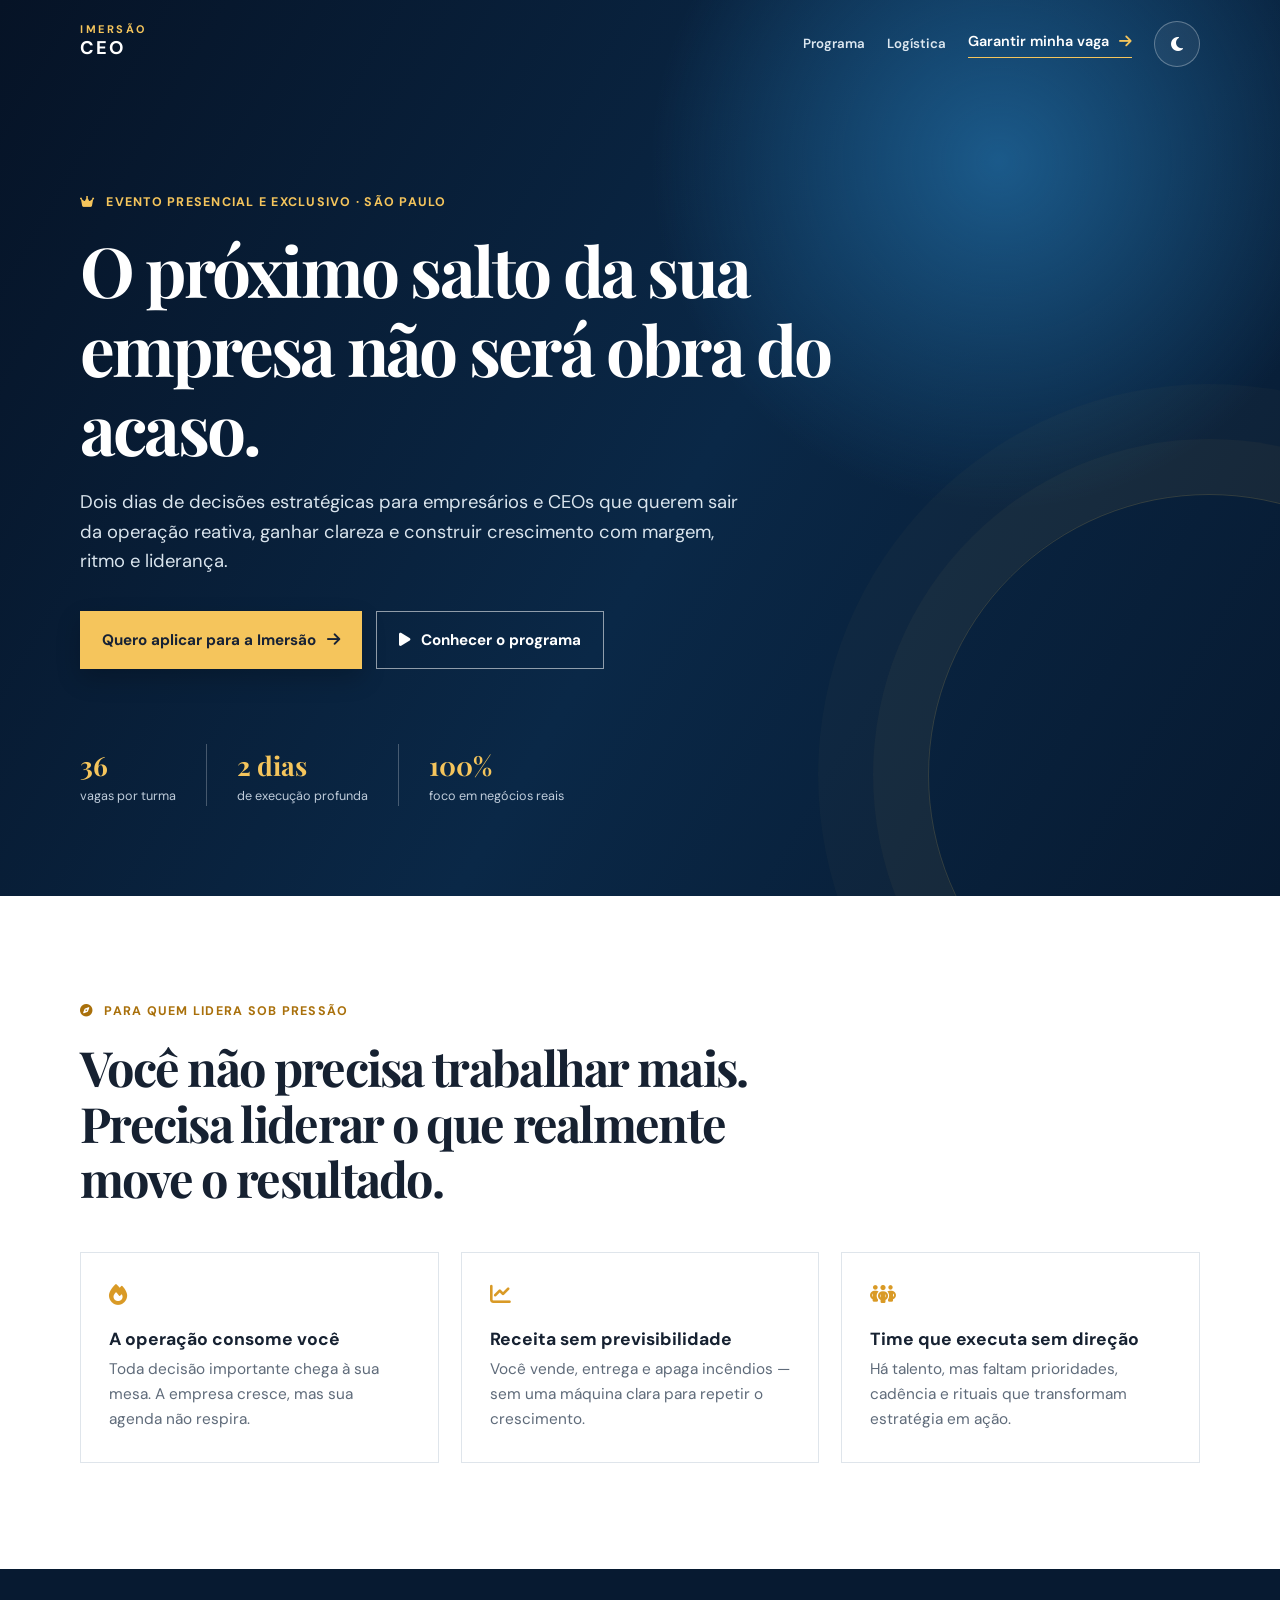
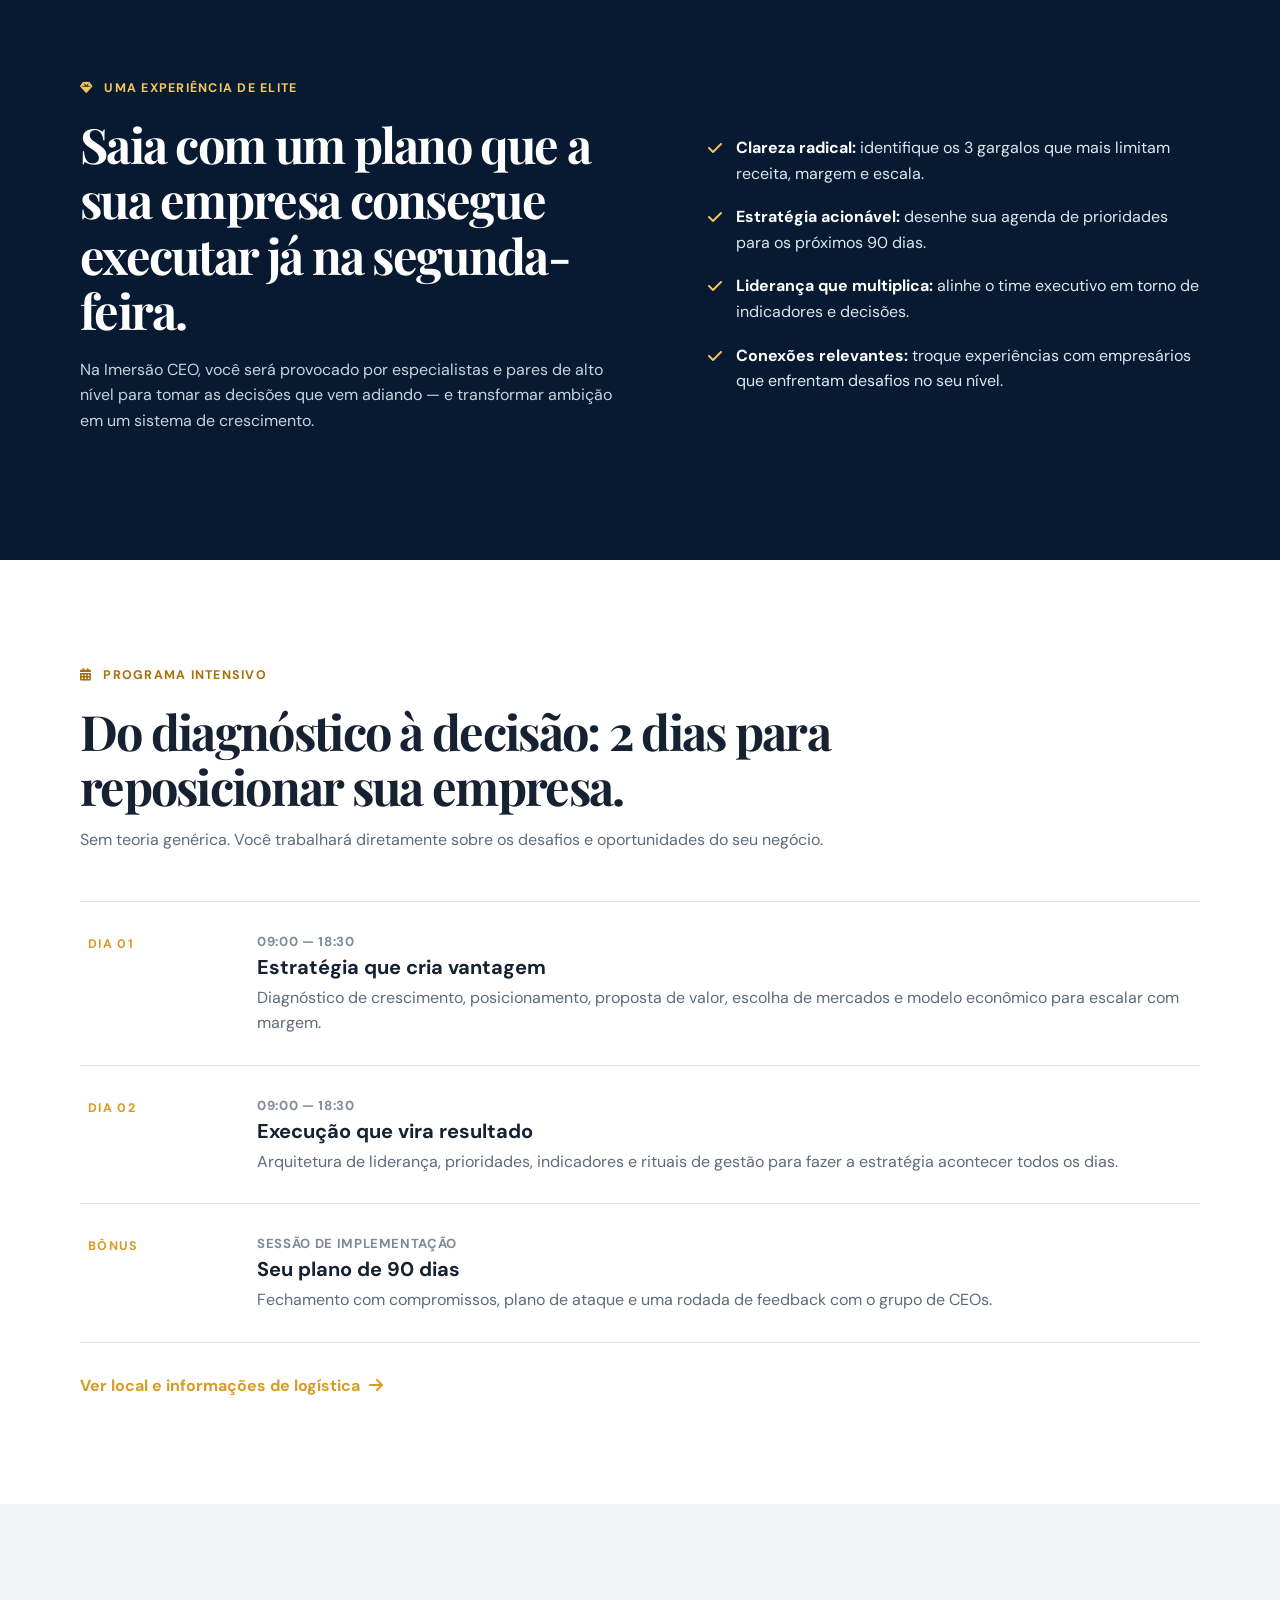
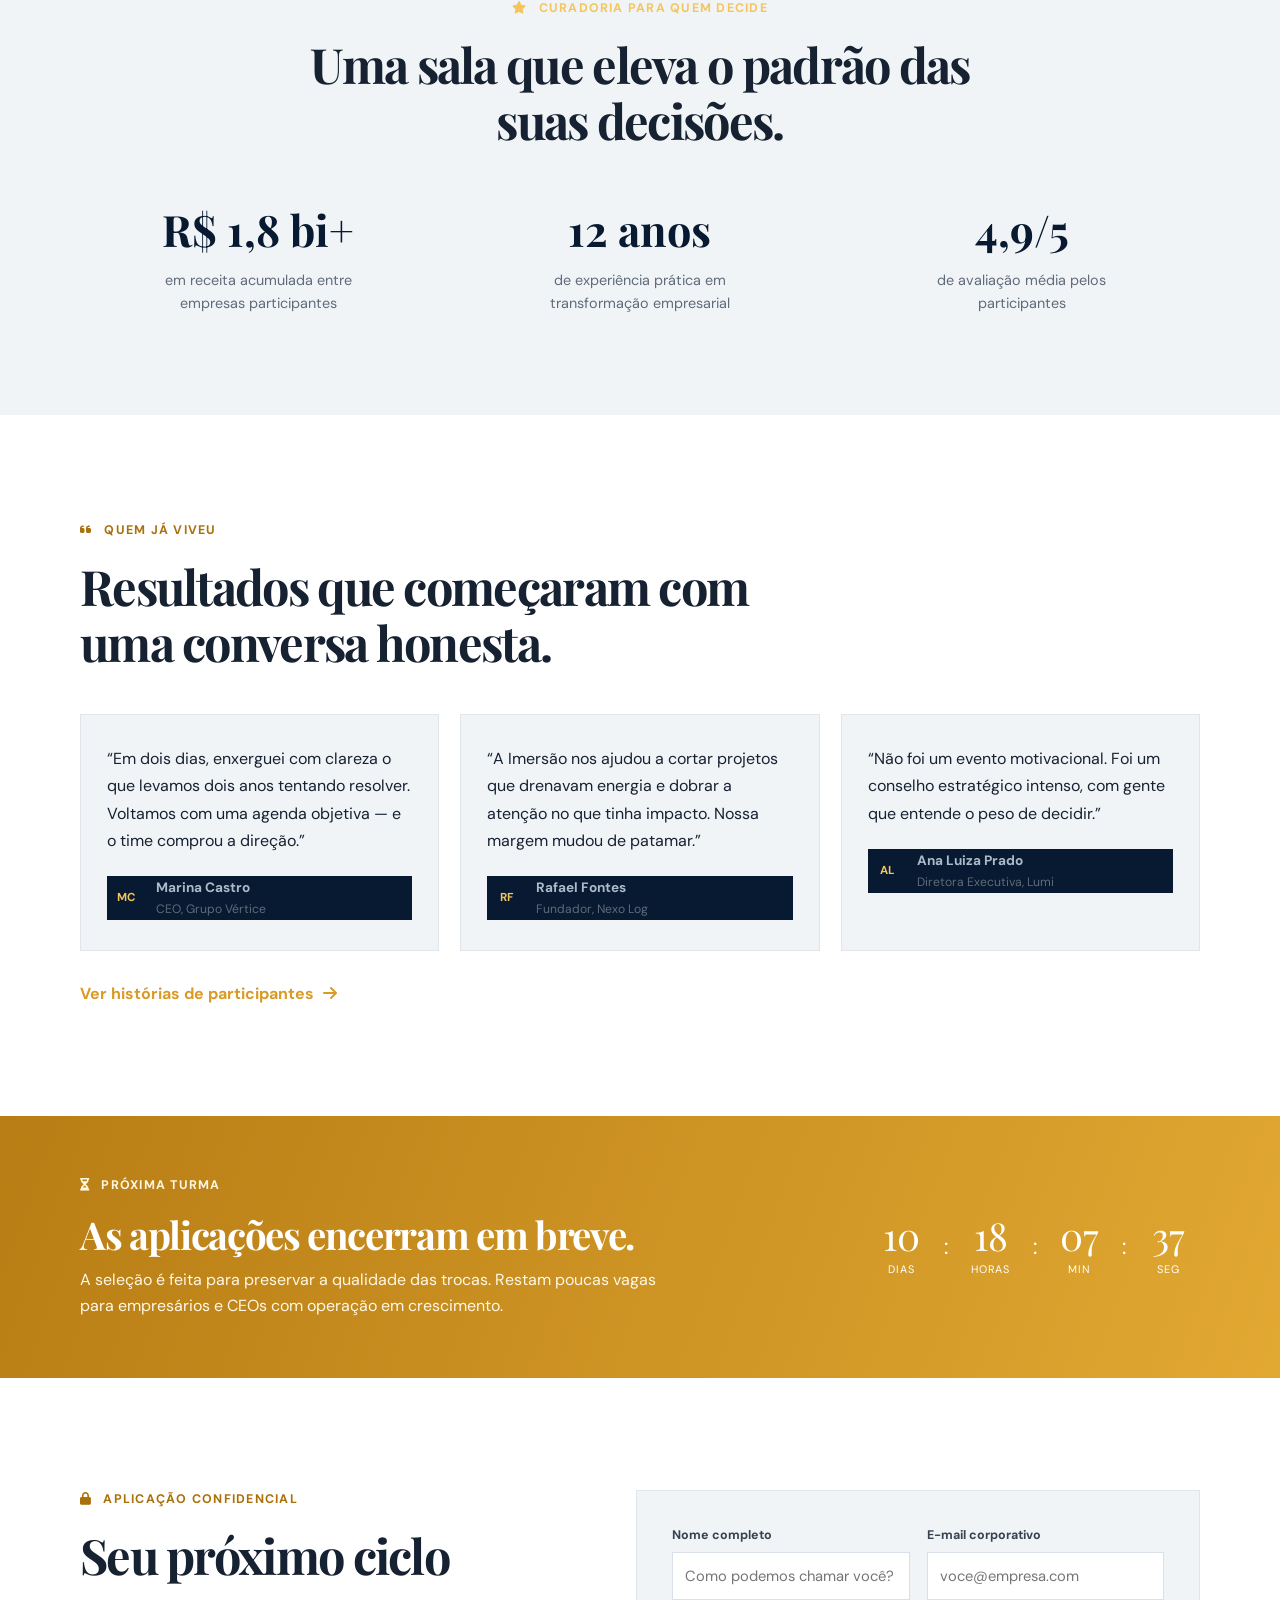
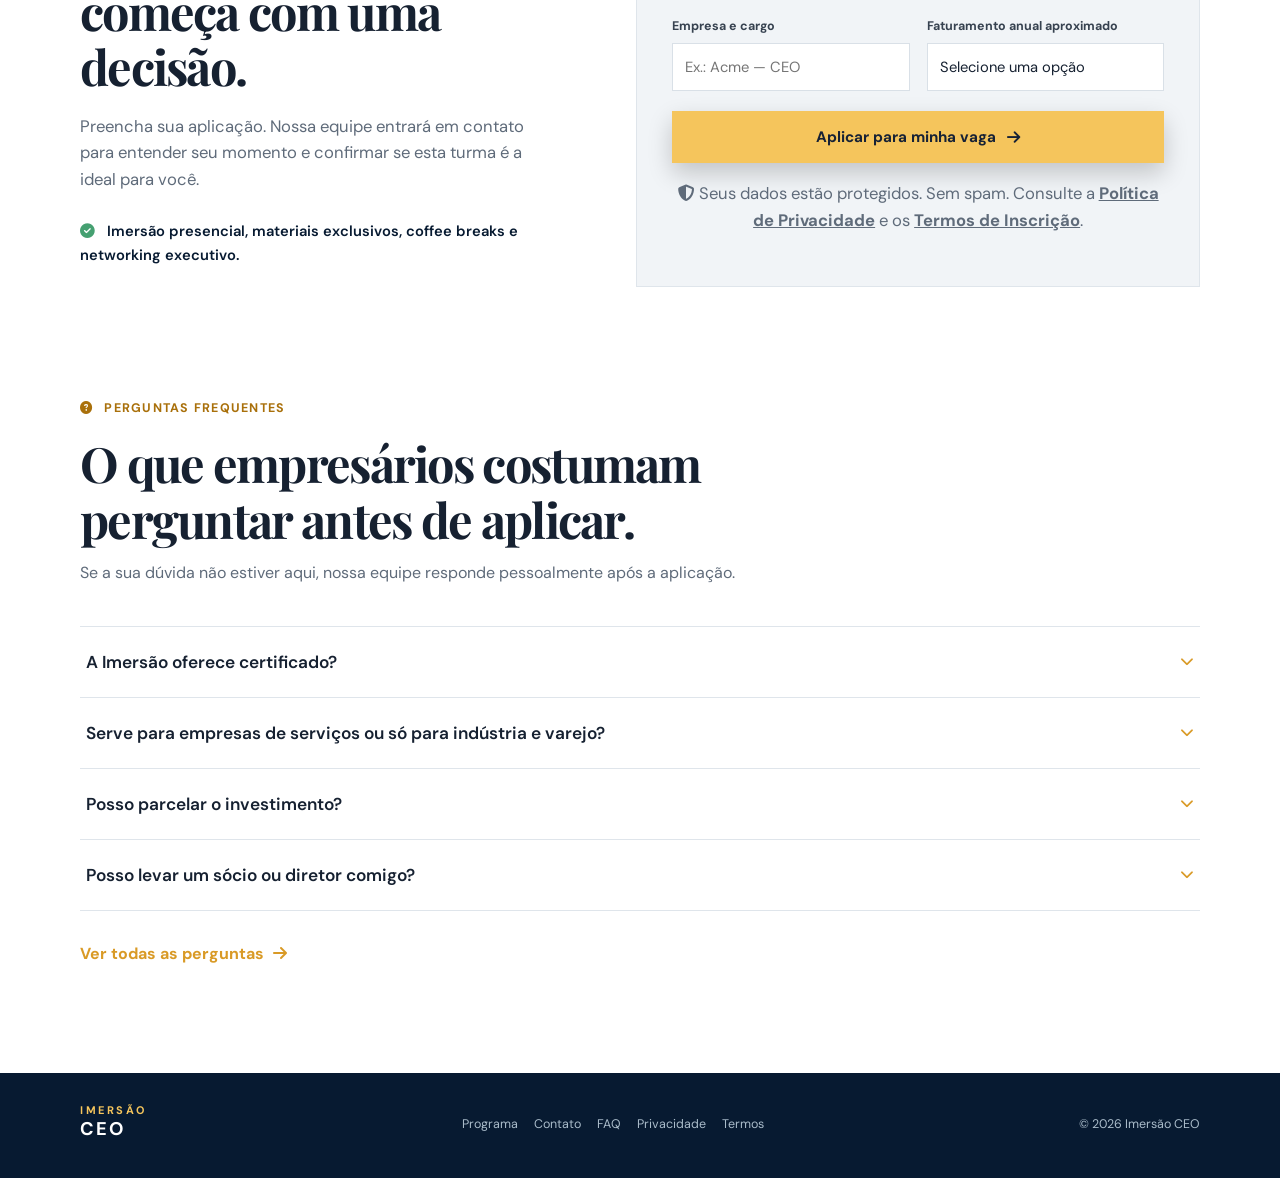
==== commit d232c056: "feat: add conversion and support pages Co-Authored-By: G4 OS <g4os@g4business.com>" ====
--- a/index.html
+++ b/index.html
@@ -26,6 +26,8 @@
     <nav class="navbar container" aria-label="Navegação principal">
       <a class="brand" href="#inicio"><span>IMERSÃO</span> CEO</a>
       <div class="nav-right">
+        <a class="nav-info-link" href="programa.html">Programa</a>
+        <a class="nav-info-link" href="local-e-logistica.html">Logística</a>
         <a class="nav-cta" href="#inscricao">Garantir minha vaga <i class="fa-solid fa-arrow-right"></i></a>
         <button class="theme-toggle" id="themeToggle" type="button" aria-label="Alternar tema claro e escuro" aria-pressed="false" title="Alternar tema">
           <i class="fa-solid fa-moon icon-moon"></i><i class="fa-solid fa-sun icon-sun"></i>
@@ -39,7 +41,7 @@
       <p class="hero-lead">Dois dias de decisões estratégicas para empresários e CEOs que querem sair da operação reativa, ganhar clareza e construir crescimento com margem, ritmo e liderança.</p>
       <div class="hero-actions">
         <a class="button button-primary" href="#inscricao">Quero aplicar para a Imersão <i class="fa-solid fa-arrow-right"></i></a>
-        <a class="button button-ghost" href="#programa"><i class="fa-solid fa-play"></i> Conhecer o programa</a>
+        <a class="button button-ghost" href="programa.html"><i class="fa-solid fa-play"></i> Conhecer o programa</a>
       </div>
       <div class="hero-proof" aria-label="Destaques do evento">
         <div><strong>36</strong><span>vagas por turma</span></div>
@@ -89,6 +91,7 @@
         <article class="timeline-item" data-aos="fade-up" data-aos-delay="100"><div class="day">Dia 02</div><div><p class="time">09:00 — 18:30</p><h3>Execução que vira resultado</h3><p>Arquitetura de liderança, prioridades, indicadores e rituais de gestão para fazer a estratégia acontecer todos os dias.</p></div></article>
         <article class="timeline-item" data-aos="fade-up" data-aos-delay="200"><div class="day">Bônus</div><div><p class="time">Sessão de implementação</p><h3>Seu plano de 90 dias</h3><p>Fechamento com compromissos, plano de ataque e uma rodada de feedback com o grupo de CEOs.</p></div></article>
       </div>
+      <p class="section-link"><a href="local-e-logistica.html">Ver local e informações de logística <i class="fa-solid fa-arrow-right"></i></a></p>
     </section>
 
     <section class="authority">
@@ -110,6 +113,7 @@
         <blockquote data-aos="fade-up" data-aos-delay="120">“A Imersão nos ajudou a cortar projetos que drenavam energia e dobrar a atenção no que tinha impacto. Nossa margem mudou de patamar.”<footer><span class="avatar">RF</span><div><strong>Rafael Fontes</strong><small>Fundador, Nexo Log</small></div></footer></blockquote>
         <blockquote data-aos="fade-up" data-aos-delay="240">“Não foi um evento motivacional. Foi um conselho estratégico intenso, com gente que entende o peso de decidir.”<footer><span class="avatar">AL</span><div><strong>Ana Luiza Prado</strong><small>Diretora Executiva, Lumi</small></div></footer></blockquote>
       </div>
+      <p class="section-link"><a href="cases.html">Ver histórias de participantes <i class="fa-solid fa-arrow-right"></i></a></p>
     </section>
 
     <section class="urgency">
@@ -133,7 +137,7 @@
           <label for="company">Empresa e cargo<input id="company" name="company" type="text" placeholder="Ex.: Acme — CEO" required></label>
           <label for="revenue">Faturamento anual aproximado<select id="revenue" name="revenue" required><option value="">Selecione uma opção</option><option>Até R$ 5 milhões</option><option>De R$ 5 a R$ 20 milhões</option><option>De R$ 20 a R$ 100 milhões</option><option>Acima de R$ 100 milhões</option></select></label>
           <button class="button button-primary form-button" type="submit">Aplicar para minha vaga <i class="fa-solid fa-arrow-right"></i></button>
-          <p class="form-note"><i class="fa-solid fa-shield-halved"></i> Seus dados estão protegidos. Sem spam.</p>
+          <p class="form-note"><i class="fa-solid fa-shield-halved"></i> Seus dados estão protegidos. Sem spam. Consulte a <a href="politica-de-privacidade.html">Política de Privacidade</a> e os <a href="termos-de-inscricao.html">Termos de Inscrição</a>.</p>
           <p class="form-message" id="formMessage" role="status" aria-live="polite"></p>
         </form>
       </div>
@@ -163,6 +167,7 @@
           <div class="accordion-panel" id="faq-4" role="region" aria-labelledby="faq-4-trigger"><div class="accordion-content"><p>Pode, e recomendamos. Quando o sócio ou o principal executivo participa junto, as decisões tomadas na Imersão ganham velocidade de implementação. Há condição diferenciada para a segunda inscrição da mesma empresa; informe isso na sua aplicação.</p></div></div>
         </article>
       </div>
+      <p class="section-link"><a href="faq.html">Ver todas as perguntas <i class="fa-solid fa-arrow-right"></i></a></p>
     </section>
   </main>
 
@@ -178,7 +183,7 @@
     </div>
   </div>
 
-  <footer><div class="container footer-content"><a class="brand" href="#inicio"><span>IMERSÃO</span> CEO</a><p>Decisões extraordinárias constroem empresas extraordinárias.</p><span>© 2026 Imersão CEO</span></div></footer>
+  <footer><div class="container footer-content"><a class="brand" href="#inicio"><span>IMERSÃO</span> CEO</a><div class="footer-links"><a href="programa.html">Programa</a><a href="contato.html">Contato</a><a href="faq.html">FAQ</a><a href="politica-de-privacidade.html">Privacidade</a><a href="termos-de-inscricao.html">Termos</a></div><span>© 2026 Imersão CEO</span></div></footer>
   <script src="https://unpkg.com/aos@2.3.4/dist/aos.js"></script>
   <script src="js/script.js"></script>
 </body>
--- a/css/style.css
+++ b/css/style.css
@@ -52,3 +52,10 @@
 html.no-aos [data-aos]{opacity:1!important;transform:none!important}
 @media(prefers-reduced-motion:reduce){[data-aos]{transition:none!important;opacity:1!important;transform:none!important}}
 @media(max-width:520px){.nav-right{gap:12px}.theme-toggle{width:40px;height:40px;font-size:.9rem}.modal-card{padding:38px 22px 28px}.accordion-trigger{font-size:.98rem;padding:20px 2px}}
+
+/* ===== Navegação e páginas de conteúdo ===== */
+.nav-info-link{color:#dce7f0;text-decoration:none;font-size:.83rem;font-weight:600}.nav-info-link:hover{color:var(--gold)}
+.section-link{margin:30px 0 0}.section-link a{color:var(--amber);font-weight:700;text-decoration:none}.section-link a i{margin-left:5px}.section-link a:hover{color:var(--navy-2)}
+.form-note a{color:inherit;font-weight:700}.form-note a:hover{color:var(--amber)}
+.footer-links{display:flex;gap:16px;flex-wrap:wrap}.footer-links a{color:#aabcca;text-decoration:none}.footer-links a:hover{color:var(--gold)}
+@media(max-width:800px){.nav-info-link{display:none}.footer-links{justify-content:center}}
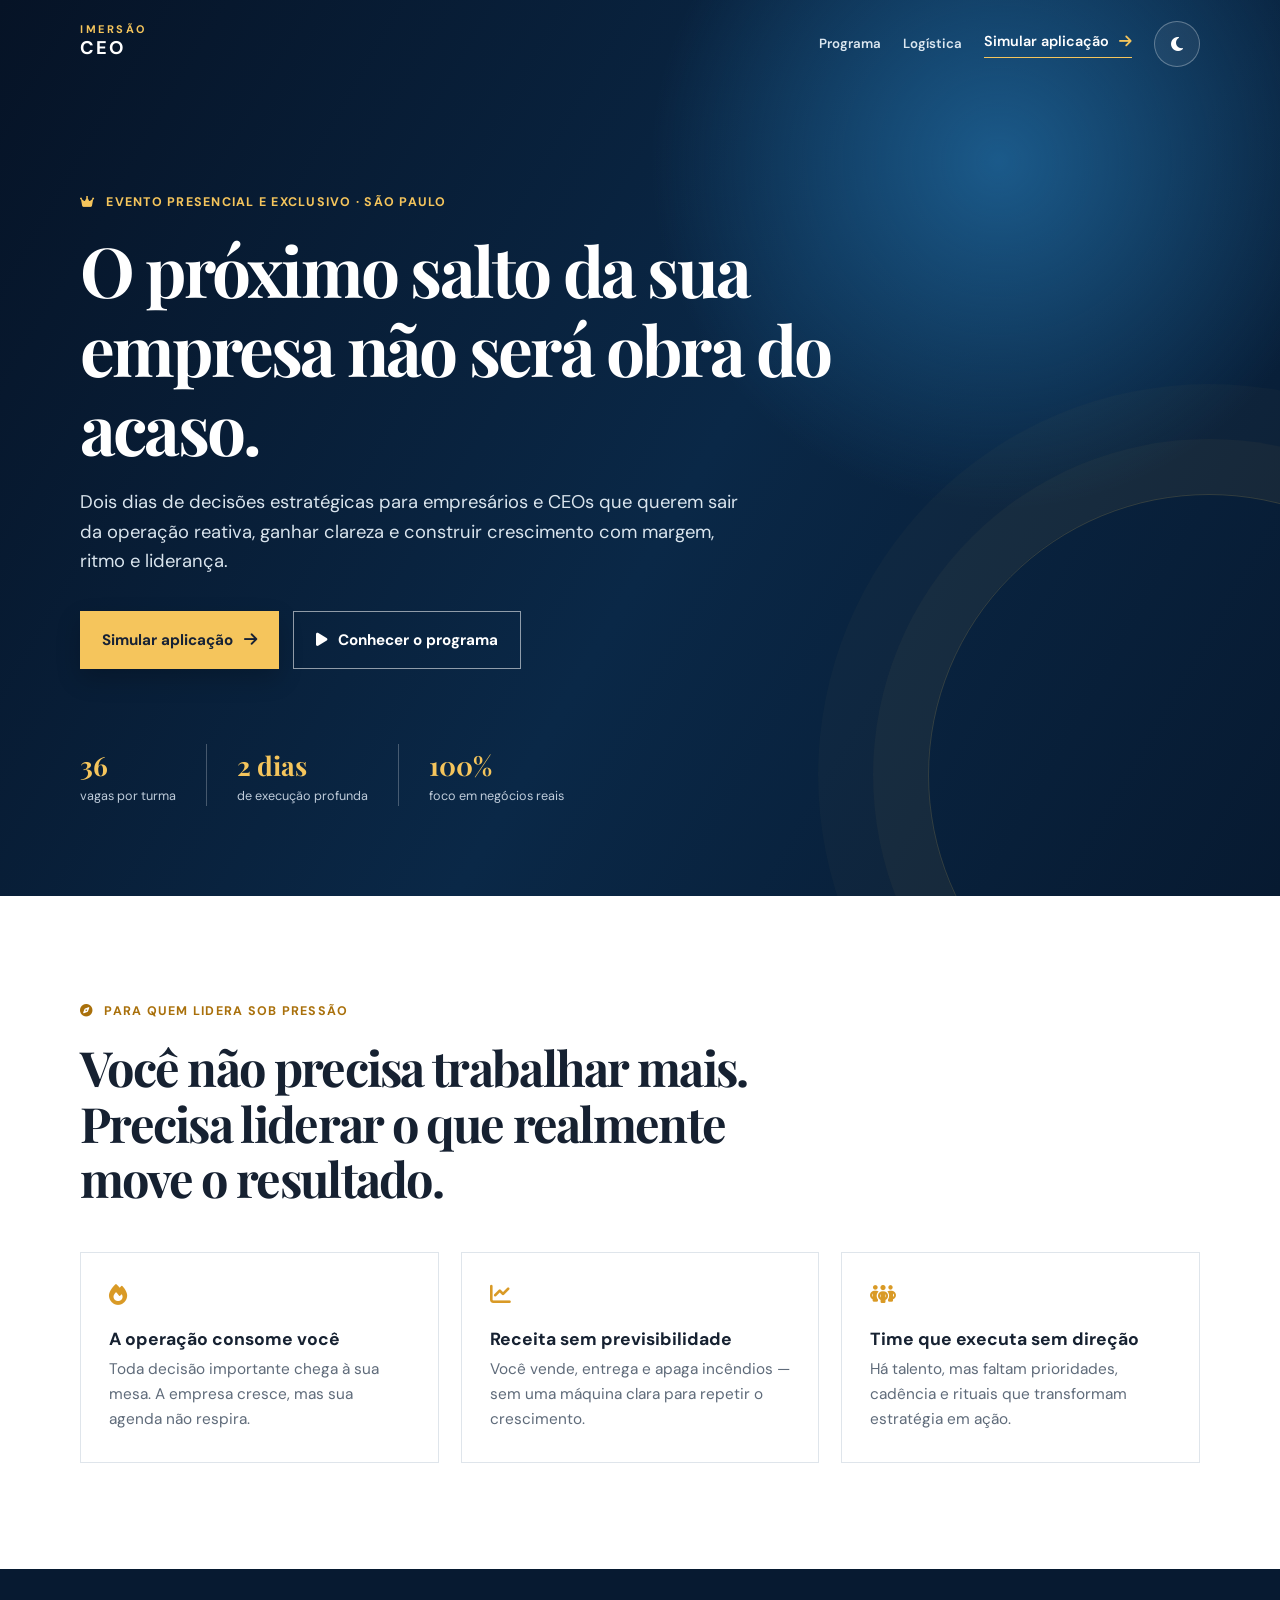
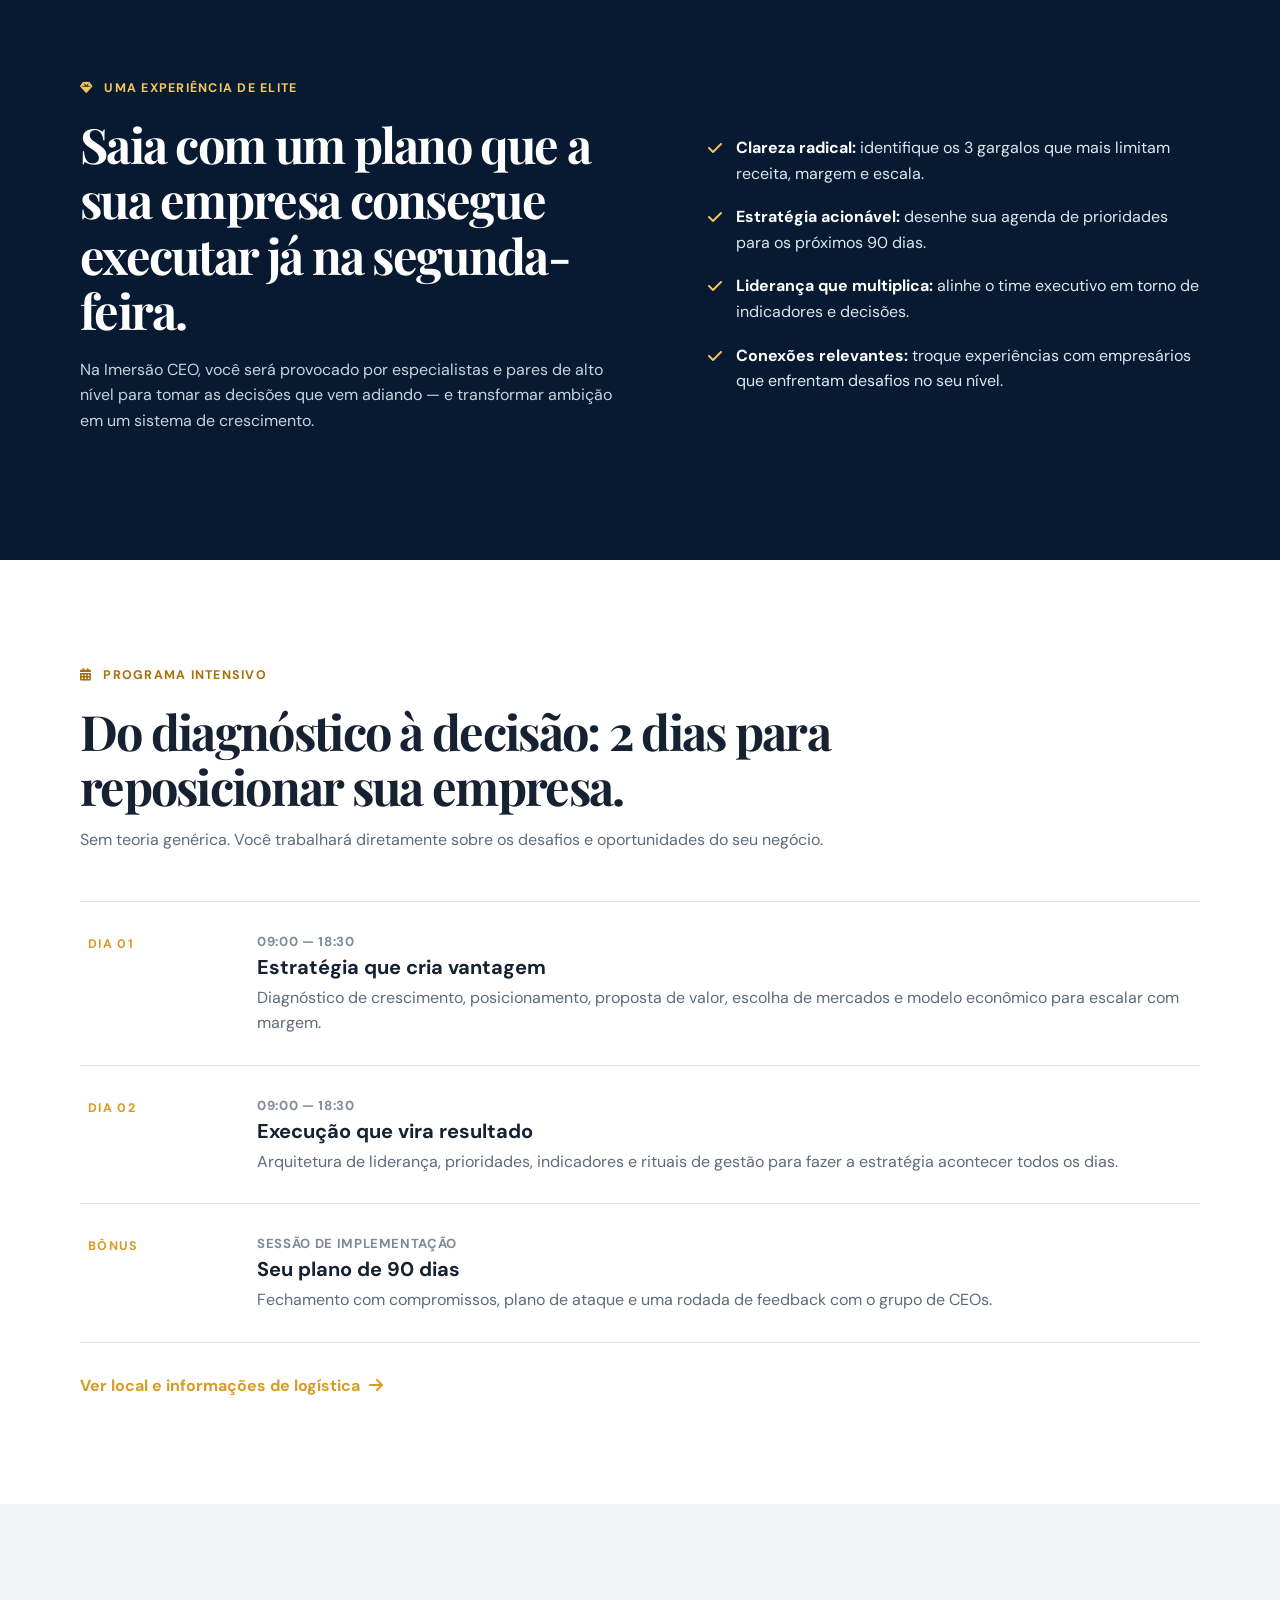
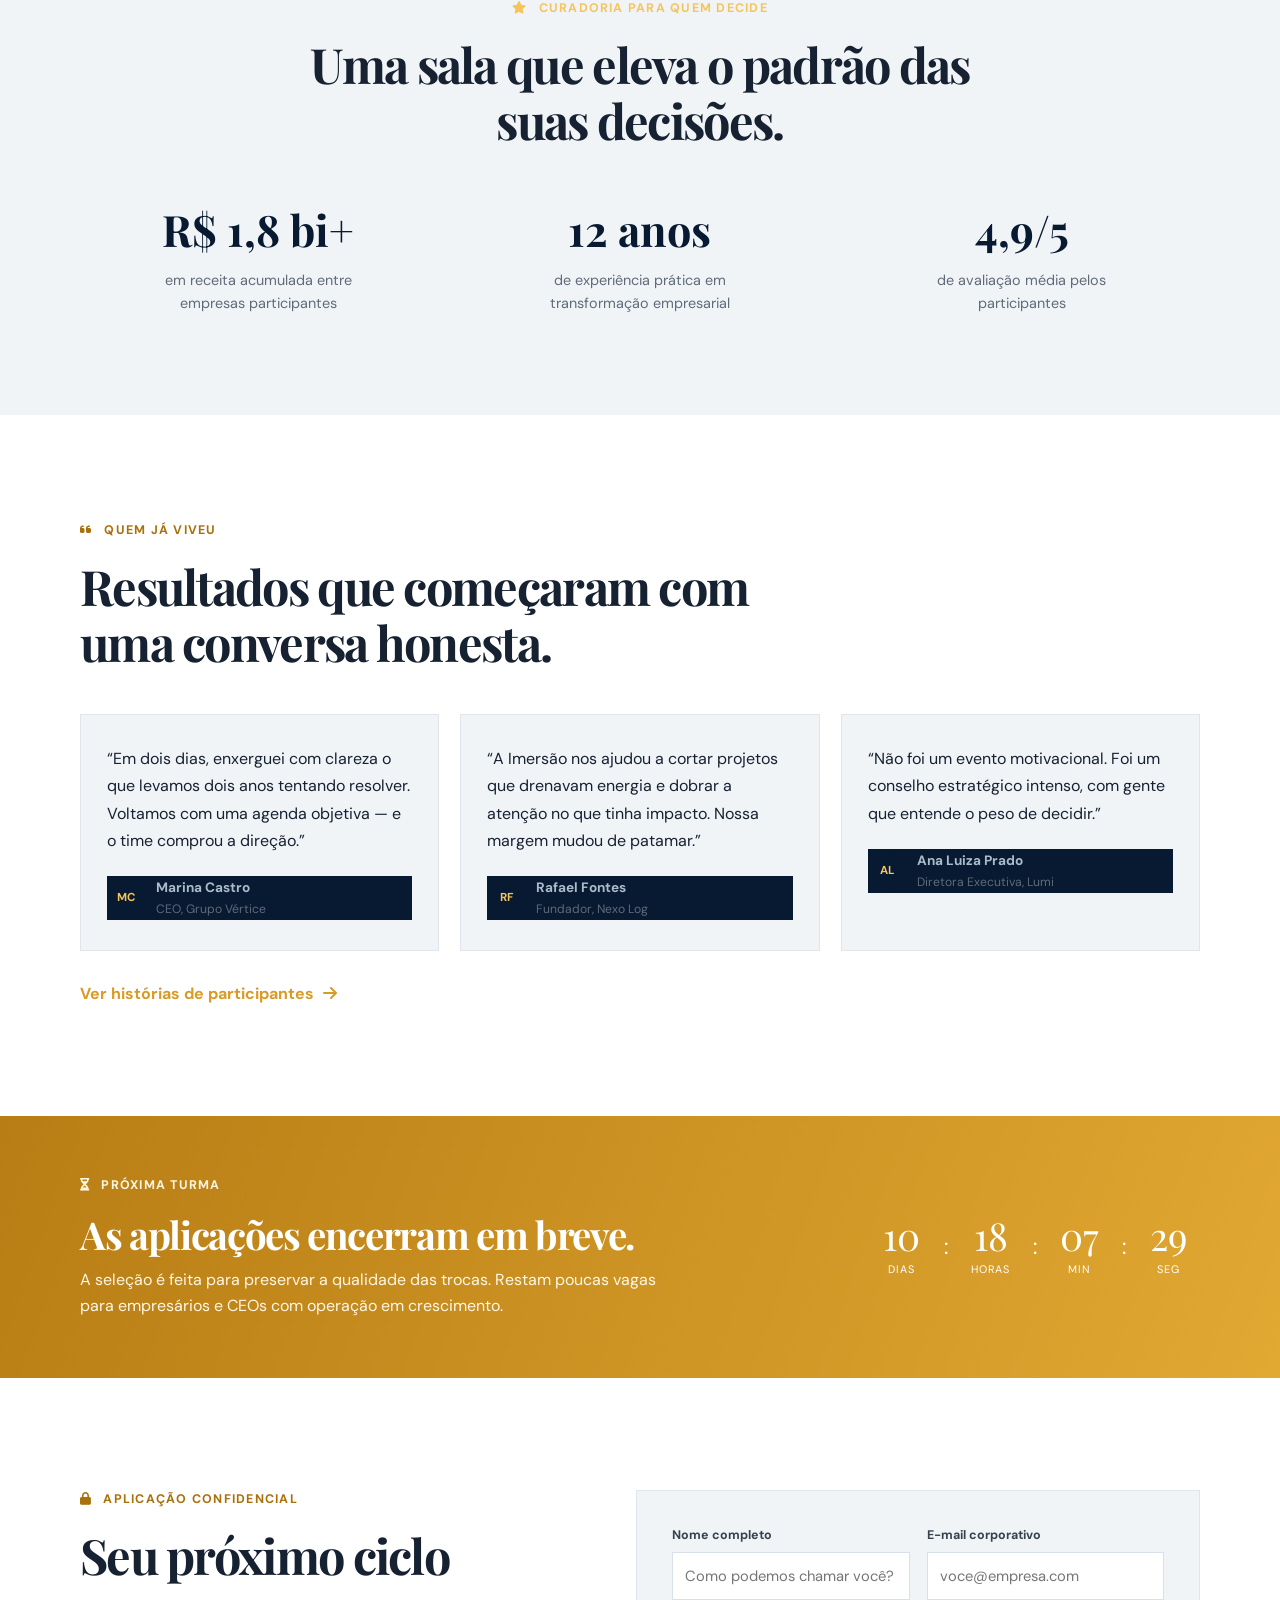
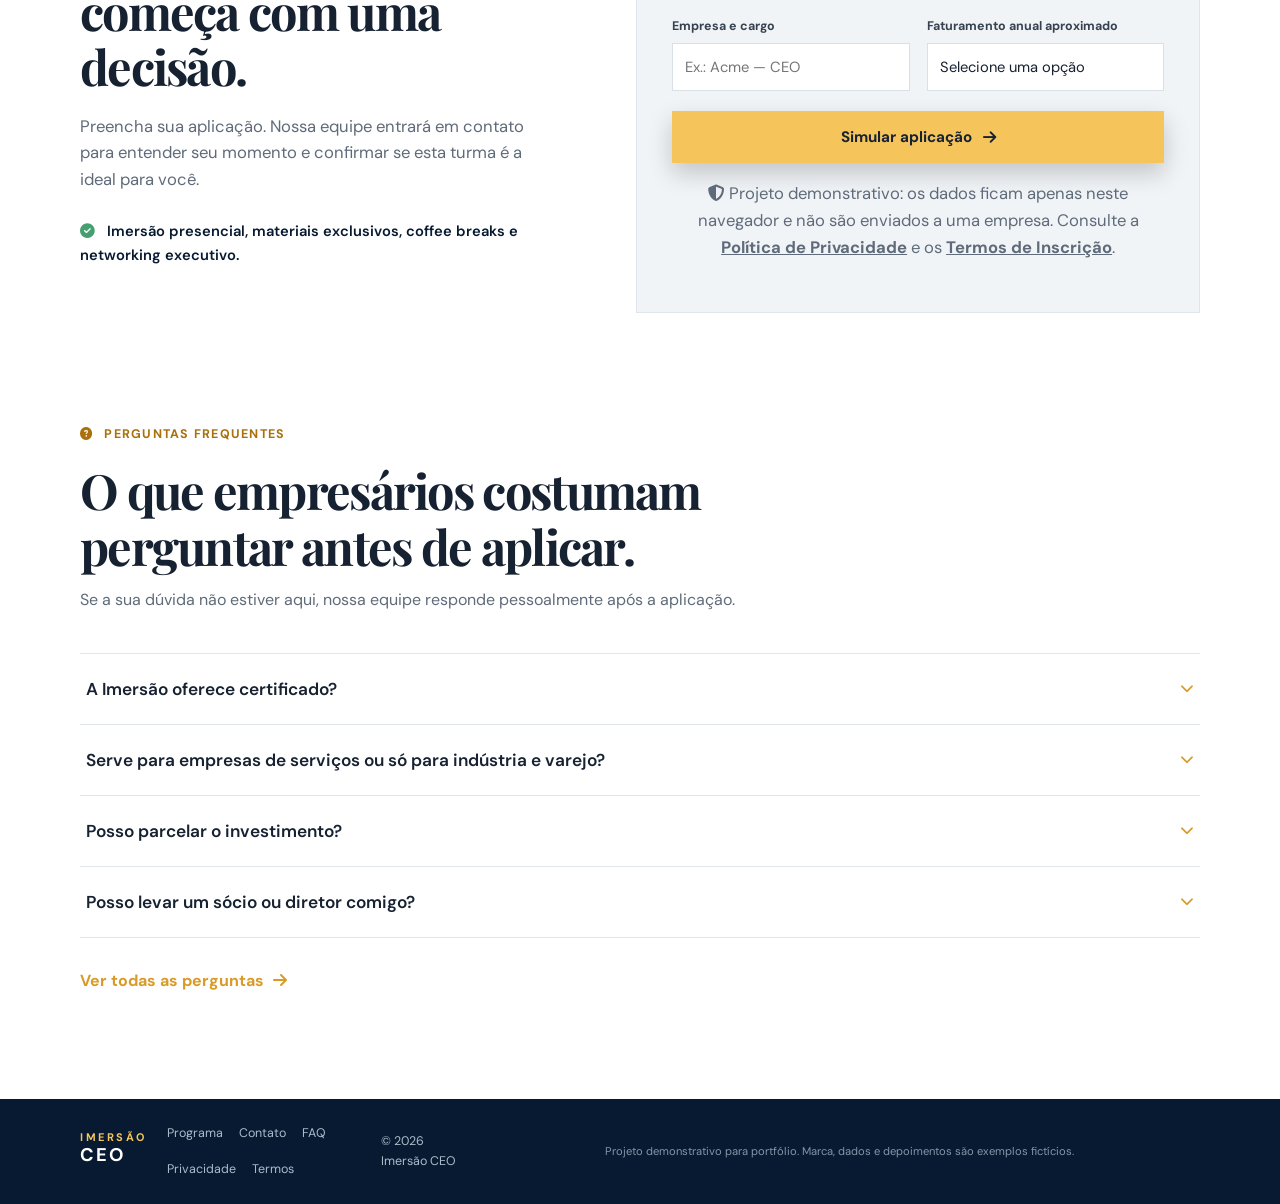
==== commit ca18d9fc: "docs: prepare landing as portfolio demo Co-Authored-By: G4 OS <g4os@g4business.com>" ====
--- a/index.html
+++ b/index.html
@@ -28,7 +28,7 @@
       <div class="nav-right">
         <a class="nav-info-link" href="programa.html">Programa</a>
         <a class="nav-info-link" href="local-e-logistica.html">Logística</a>
-        <a class="nav-cta" href="#inscricao">Garantir minha vaga <i class="fa-solid fa-arrow-right"></i></a>
+        <a class="nav-cta" href="#inscricao">Simular aplicação <i class="fa-solid fa-arrow-right"></i></a>
         <button class="theme-toggle" id="themeToggle" type="button" aria-label="Alternar tema claro e escuro" aria-pressed="false" title="Alternar tema">
           <i class="fa-solid fa-moon icon-moon"></i><i class="fa-solid fa-sun icon-sun"></i>
         </button>
@@ -40,7 +40,7 @@
       <h1>O próximo salto da sua empresa não será obra do acaso.</h1>
       <p class="hero-lead">Dois dias de decisões estratégicas para empresários e CEOs que querem sair da operação reativa, ganhar clareza e construir crescimento com margem, ritmo e liderança.</p>
       <div class="hero-actions">
-        <a class="button button-primary" href="#inscricao">Quero aplicar para a Imersão <i class="fa-solid fa-arrow-right"></i></a>
+        <a class="button button-primary" href="#inscricao">Simular aplicação <i class="fa-solid fa-arrow-right"></i></a>
         <a class="button button-ghost" href="programa.html"><i class="fa-solid fa-play"></i> Conhecer o programa</a>
       </div>
       <div class="hero-proof" aria-label="Destaques do evento">
@@ -136,8 +136,8 @@
           <label for="email">E-mail corporativo<input id="email" name="email" type="email" placeholder="voce@empresa.com" required></label>
           <label for="company">Empresa e cargo<input id="company" name="company" type="text" placeholder="Ex.: Acme — CEO" required></label>
           <label for="revenue">Faturamento anual aproximado<select id="revenue" name="revenue" required><option value="">Selecione uma opção</option><option>Até R$ 5 milhões</option><option>De R$ 5 a R$ 20 milhões</option><option>De R$ 20 a R$ 100 milhões</option><option>Acima de R$ 100 milhões</option></select></label>
-          <button class="button button-primary form-button" type="submit">Aplicar para minha vaga <i class="fa-solid fa-arrow-right"></i></button>
-          <p class="form-note"><i class="fa-solid fa-shield-halved"></i> Seus dados estão protegidos. Sem spam. Consulte a <a href="politica-de-privacidade.html">Política de Privacidade</a> e os <a href="termos-de-inscricao.html">Termos de Inscrição</a>.</p>
+          <button class="button button-primary form-button" type="submit">Simular aplicação <i class="fa-solid fa-arrow-right"></i></button>
+          <p class="form-note"><i class="fa-solid fa-shield-halved"></i> Projeto demonstrativo: os dados ficam apenas neste navegador e não são enviados a uma empresa. Consulte a <a href="politica-de-privacidade.html">Política de Privacidade</a> e os <a href="termos-de-inscricao.html">Termos de Inscrição</a>.</p>
           <p class="form-message" id="formMessage" role="status" aria-live="polite"></p>
         </form>
       </div>
@@ -183,7 +183,7 @@
     </div>
   </div>
 
-  <footer><div class="container footer-content"><a class="brand" href="#inicio"><span>IMERSÃO</span> CEO</a><div class="footer-links"><a href="programa.html">Programa</a><a href="contato.html">Contato</a><a href="faq.html">FAQ</a><a href="politica-de-privacidade.html">Privacidade</a><a href="termos-de-inscricao.html">Termos</a></div><span>© 2026 Imersão CEO</span></div></footer>
+  <footer><div class="container footer-content"><a class="brand" href="#inicio"><span>IMERSÃO</span> CEO</a><div class="footer-links"><a href="programa.html">Programa</a><a href="contato.html">Contato</a><a href="faq.html">FAQ</a><a href="politica-de-privacidade.html">Privacidade</a><a href="termos-de-inscricao.html">Termos</a></div><span>© 2026 Imersão CEO</span><p class="portfolio-notice">Projeto demonstrativo para portfólio. Marca, dados e depoimentos são exemplos fictícios.</p></div></footer>
   <script src="https://unpkg.com/aos@2.3.4/dist/aos.js"></script>
   <script src="js/script.js"></script>
 </body>
--- a/css/style.css
+++ b/css/style.css
@@ -59,3 +59,7 @@
 .form-note a{color:inherit;font-weight:700}.form-note a:hover{color:var(--amber)}
 .footer-links{display:flex;gap:16px;flex-wrap:wrap}.footer-links a{color:#aabcca;text-decoration:none}.footer-links a:hover{color:var(--gold)}
 @media(max-width:800px){.nav-info-link{display:none}.footer-links{justify-content:center}}
+
+/* ===== Aviso de projeto demonstrativo ===== */
+.portfolio-notice{width:100%;margin:0;color:#8395a8;font-size:.7rem;text-align:center}
+@media(max-width:800px){.portfolio-notice{padding-top:4px}}
